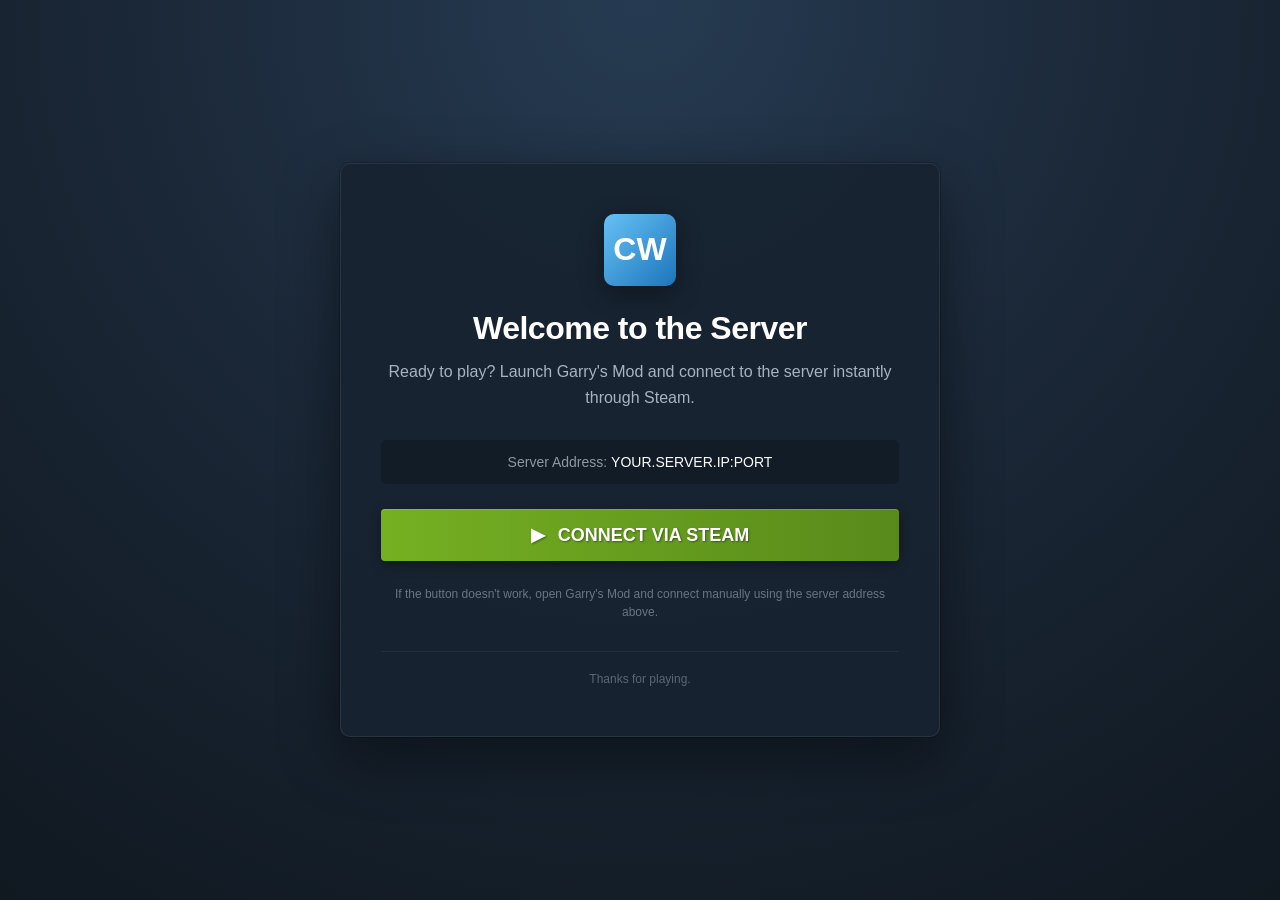
==== index.html @ c3fc5ae1 "Add server join page" ====
<!DOCTYPE html>
<html lang="en">
<head>
    <meta charset="UTF-8">
    <meta name="viewport" content="width=device-width, initial-scale=1.0">

    <title>Join Our Server</title>

    <style>
        * {
            box-sizing: border-box;
        }

        html,
        body {
            margin: 0;
            padding: 0;
            width: 100%;
            height: 100%;
        }

        body {
            font-family: Arial, Helvetica, sans-serif;
            background:
                radial-gradient(circle at top, #263b52 0%, #1b2838 45%, #101820 100%);
            color: #ffffff;
            display: flex;
            align-items: center;
            justify-content: center;
            overflow: hidden;
        }

        .container {
            width: min(600px, calc(100% - 40px));
            text-align: center;
            padding: 50px 40px;
            background: rgba(23, 35, 48, 0.92);
            border: 1px solid rgba(255, 255, 255, 0.08);
            border-radius: 10px;
            box-shadow:
                0 20px 60px rgba(0, 0, 0, 0.45),
                0 0 0 1px rgba(0, 0, 0, 0.2);
        }

        .logo {
            width: 72px;
            height: 72px;
            margin: 0 auto 24px;
            border-radius: 10px;
            background: linear-gradient(135deg, #67c1f5, #1b75bb);
            display: flex;
            align-items: center;
            justify-content: center;
            font-size: 32px;
            font-weight: bold;
            box-shadow: 0 8px 25px rgba(0, 0, 0, 0.35);
        }

        h1 {
            margin: 0 0 12px;
            font-size: 32px;
            font-weight: 600;
            letter-spacing: -0.5px;
        }

        .subtitle {
            margin: 0 auto 30px;
            color: #a7b3c1;
            font-size: 16px;
            line-height: 1.6;
        }

        .server-info {
            margin-bottom: 25px;
            padding: 14px 18px;
            background: rgba(0, 0, 0, 0.2);
            border-radius: 6px;
            color: #8f98a0;
            font-size: 14px;
        }

        .server-info strong {
            color: #ffffff;
            font-weight: 500;
        }

        .join-btn {
            display: inline-block;
            width: 100%;
            padding: 15px 25px;
            border-radius: 4px;
            background: linear-gradient(to right, #75b022, #588a1b);
            color: #ffffff;
            text-decoration: none;
            font-size: 18px;
            font-weight: bold;
            text-shadow: 1px 1px 2px rgba(0, 0, 0, 0.4);
            box-shadow:
                0 4px 12px rgba(0, 0, 0, 0.35),
                inset 0 1px 0 rgba(255, 255, 255, 0.15);
            transition:
                transform 0.15s ease,
                filter 0.15s ease;
        }

        .join-btn:hover {
            transform: translateY(-2px);
            filter: brightness(1.1);
        }

        .join-btn:active {
            transform: translateY(0);
        }

        .steam-icon {
            margin-right: 8px;
        }

        .manual {
            margin-top: 24px;
            color: #687582;
            font-size: 12px;
            line-height: 1.5;
        }

        .footer {
            margin-top: 30px;
            padding-top: 20px;
            border-top: 1px solid rgba(255, 255, 255, 0.06);
            color: #596775;
            font-size: 12px;
        }

        @media (max-width: 500px) {
            .container {
                padding: 40px 25px;
            }

            h1 {
                font-size: 26px;
            }
        }
    </style>
</head>

<body>

    <main class="container">

        <div class="logo">
            CW
        </div>

        <h1>Welcome to the Server</h1>

        <p class="subtitle">
            Ready to play? Launch Garry's Mod and connect to the server instantly through Steam.
        </p>

        <div class="server-info">
            Server Address:
            <strong>YOUR.SERVER.IP:PORT</strong>
        </div>

        <!-- Replace YOUR.SERVER.IP:PORT with your actual server IP and port -->
        <a
            class="join-btn"
            href="steam://connect/YOUR.SERVER.IP:PORT"
        >
            <span class="steam-icon">▶</span>
            CONNECT VIA STEAM
        </a>

        <div class="manual">
            If the button doesn't work, open Garry's Mod and connect manually
            using the server address above.
        </div>

        <div class="footer">
            Thanks for playing.
        </div>

    </main>

</body>
</html>
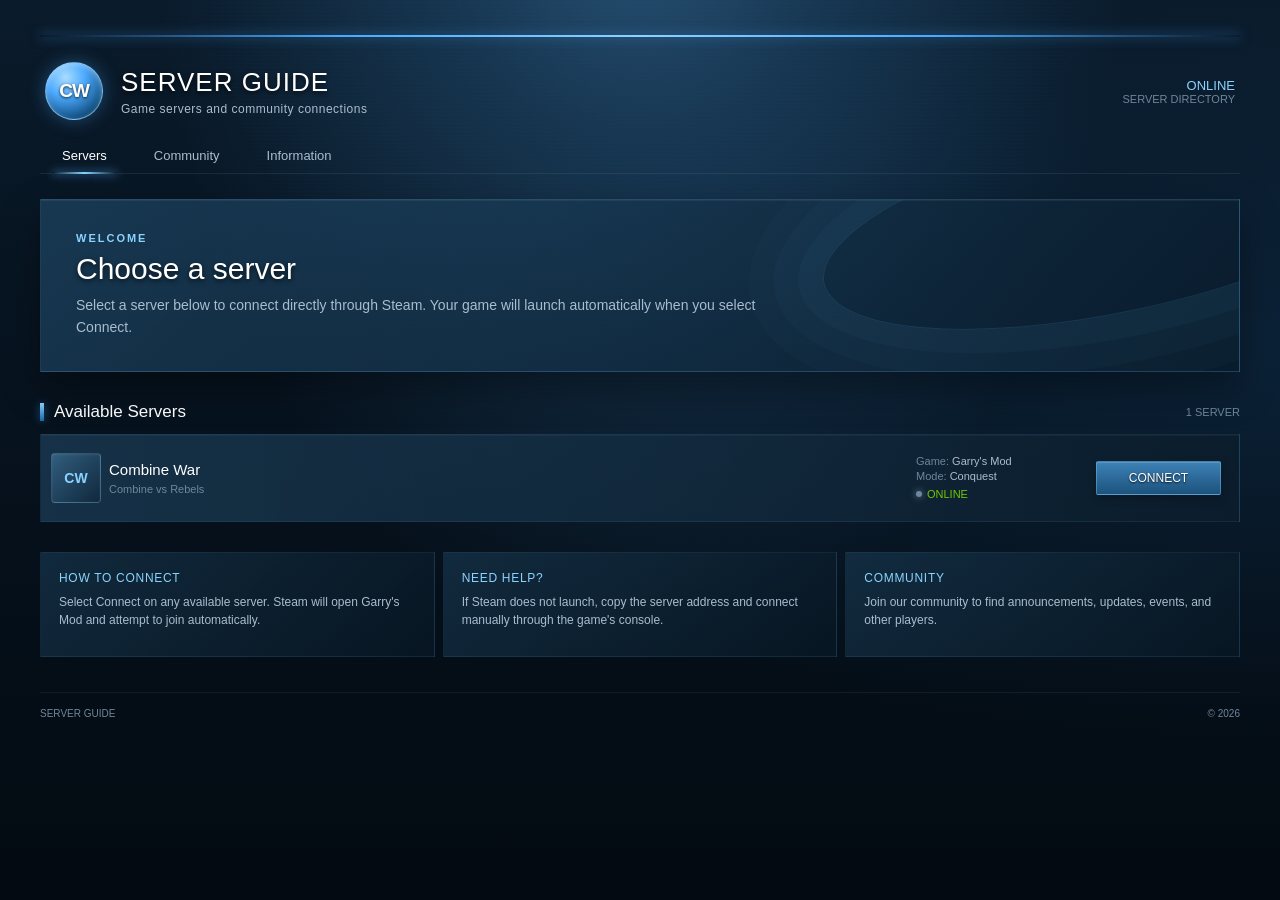
==== commit b1126885: "Update index.html" ====
--- a/index.html
+++ b/index.html
@@ -4,9 +4,35 @@
     <meta charset="UTF-8">
     <meta name="viewport" content="width=device-width, initial-scale=1.0">
 
-    <title>Join Our Server</title>
+    <title>Server Guide</title>
 
     <style>
+        /* ============================================================
+           SERVER GUIDE
+           PS3 / XMB-INSPIRED THEME
+           ============================================================ */
+
+        :root {
+            --accent: #4aa9ff;
+            --accent-bright: #8bd3ff;
+            --accent-dark: #1769a8;
+
+            --background: #06111d;
+            --background-2: #0b1d2d;
+
+            --panel: rgba(12, 32, 50, 0.88);
+            --panel-light: rgba(33, 69, 98, 0.55);
+
+            --text: #ffffff;
+            --text-soft: #a9bdce;
+            --text-dim: #6f879a;
+
+            --success: #72c900;
+            --danger: #d84d4d;
+
+            --radius: 4px;
+        }
+
         * {
             box-sizing: border-box;
         }
@@ -16,128 +42,810 @@
             margin: 0;
             padding: 0;
             width: 100%;
-            height: 100%;
+            min-height: 100%;
         }
 
         body {
-            font-family: Arial, Helvetica, sans-serif;
+            font-family:
+                "Segoe UI",
+                Arial,
+                Helvetica,
+                sans-serif;
+
+            color: var(--text);
+
             background:
-                radial-gradient(circle at top, #263b52 0%, #1b2838 45%, #101820 100%);
-            color: #ffffff;
+                radial-gradient(
+                    ellipse at 50% -20%,
+                    rgba(71, 145, 205, 0.32),
+                    transparent 55%
+                ),
+                radial-gradient(
+                    ellipse at 100% 40%,
+                    rgba(29, 91, 145, 0.20),
+                    transparent 50%
+                ),
+                linear-gradient(
+                    180deg,
+                    #0a1b2b 0%,
+                    #06121e 45%,
+                    #030a11 100%
+                );
+
+            min-height: 100vh;
+            overflow-x: hidden;
+        }
+
+        /* ============================================================
+           BACKGROUND EFFECT
+           ============================================================ */
+
+        body::before {
+            content: "";
+            position: fixed;
+            inset: 0;
+            pointer-events: none;
+            opacity: 0.25;
+
+            background:
+                repeating-linear-gradient(
+                    0deg,
+                    rgba(255,255,255,0.025) 0px,
+                    rgba(255,255,255,0.025) 1px,
+                    transparent 1px,
+                    transparent 4px
+                );
+
+            z-index: 0;
+        }
+
+        .background-glow {
+            position: fixed;
+            width: 900px;
+            height: 900px;
+
+            top: -500px;
+            left: 50%;
+            transform: translateX(-50%);
+
+            border-radius: 50%;
+
+            background:
+                radial-gradient(
+                    circle,
+                    rgba(102, 186, 255, 0.15) 0%,
+                    rgba(48, 126, 189, 0.08) 30%,
+                    transparent 70%
+                );
+
+            pointer-events: none;
+            z-index: 0;
+        }
+
+        /* ============================================================
+           PAGE
+           ============================================================ */
+
+        .page {
+            position: relative;
+            z-index: 1;
+
+            width: min(1200px, calc(100% - 40px));
+            margin: 0 auto;
+
+            padding-bottom: 50px;
+        }
+
+        /* ============================================================
+           HEADER
+           ============================================================ */
+
+        header {
+            padding-top: 35px;
+        }
+
+        .top-line {
+            height: 2px;
+            width: 100%;
+
+            background:
+                linear-gradient(
+                    90deg,
+                    transparent,
+                    var(--accent),
+                    var(--accent-bright),
+                    var(--accent),
+                    transparent
+                );
+
+            box-shadow:
+                0 0 12px rgba(74, 169, 255, 0.7);
+        }
+
+        .header-main {
+            display: flex;
+            align-items: center;
+            justify-content: space-between;
+
+            padding: 25px 5px 18px;
+        }
+
+        .branding {
+            display: flex;
+            align-items: center;
+            gap: 18px;
+        }
+
+        .brand-icon {
+            width: 58px;
+            height: 58px;
+
             display: flex;
             align-items: center;
             justify-content: center;
+
+            border-radius: 50%;
+
+            background:
+                radial-gradient(
+                    circle at 35% 25%,
+                    #a9ddff 0%,
+                    #4caaff 35%,
+                    #125184 75%,
+                    #071b2d 100%
+                );
+
+            border: 1px solid rgba(157, 219, 255, 0.65);
+
+            box-shadow:
+                inset 0 2px 5px rgba(255,255,255,0.35),
+                0 0 18px rgba(74, 169, 255, 0.35);
+        }
+
+        .brand-icon span {
+            font-size: 19px;
+            font-weight: 700;
+            letter-spacing: -1px;
+
+            text-shadow:
+                0 1px 3px rgba(0,0,0,0.8);
+        }
+
+        .brand-text h1 {
+            margin: 0;
+
+            font-size: 26px;
+            font-weight: 300;
+            letter-spacing: 1px;
+
+            text-shadow:
+                0 2px 5px rgba(0,0,0,0.8);
+        }
+
+        .brand-text p {
+            margin: 4px 0 0;
+
+            color: var(--text-soft);
+
+            font-size: 12px;
+            letter-spacing: 0.5px;
+        }
+
+        .header-status {
+            text-align: right;
+
+            color: var(--text-dim);
+            font-size: 11px;
+        }
+
+        .header-status strong {
+            display: block;
+
+            color: var(--accent-bright);
+
+            font-size: 13px;
+            font-weight: 400;
+        }
+
+        /* ============================================================
+           NAVIGATION
+           ============================================================ */
+
+        .navigation {
+            display: flex;
+            gap: 3px;
+
+            margin-bottom: 25px;
+
+            border-bottom:
+                1px solid rgba(255,255,255,0.08);
+        }
+
+        .nav-item {
+            position: relative;
+
+            padding: 10px 22px;
+
+            color: var(--text-soft);
+
+            font-size: 13px;
+
+            cursor: pointer;
+
+            transition:
+                color 0.15s ease,
+                background 0.15s ease;
+        }
+
+        .nav-item:hover {
+            color: white;
+
+            background:
+                linear-gradient(
+                    180deg,
+                    rgba(71, 150, 211, 0.18),
+                    transparent
+                );
+        }
+
+        .nav-item.active {
+            color: white;
+        }
+
+        .nav-item.active::after {
+            content: "";
+
+            position: absolute;
+
+            left: 12px;
+            right: 12px;
+            bottom: -1px;
+
+            height: 2px;
+
+            background:
+                linear-gradient(
+                    90deg,
+                    transparent,
+                    var(--accent-bright),
+                    transparent
+                );
+
+            box-shadow:
+                0 0 8px var(--accent);
+        }
+
+        /* ============================================================
+           HERO
+           ============================================================ */
+
+        .hero {
+            position: relative;
+
+            padding: 32px 35px;
+
+            margin-bottom: 30px;
+
             overflow: hidden;
-        }
-
-        .container {
-            width: min(600px, calc(100% - 40px));
-            text-align: center;
-            padding: 50px 40px;
-            background: rgba(23, 35, 48, 0.92);
-            border: 1px solid rgba(255, 255, 255, 0.08);
-            border-radius: 10px;
+
+            border:
+                1px solid rgba(112, 180, 231, 0.22);
+
+            background:
+                linear-gradient(
+                    135deg,
+                    rgba(37, 84, 119, 0.55),
+                    rgba(9, 27, 43, 0.85)
+                );
+
             box-shadow:
-                0 20px 60px rgba(0, 0, 0, 0.45),
-                0 0 0 1px rgba(0, 0, 0, 0.2);
-        }
-
-        .logo {
-            width: 72px;
-            height: 72px;
-            margin: 0 auto 24px;
-            border-radius: 10px;
-            background: linear-gradient(135deg, #67c1f5, #1b75bb);
+                inset 0 1px 0 rgba(255,255,255,0.06),
+                0 15px 35px rgba(0,0,0,0.35);
+        }
+
+        .hero::before {
+            content: "";
+
+            position: absolute;
+
+            width: 600px;
+            height: 180px;
+
+            right: -180px;
+            top: -70px;
+
+            border-radius: 50%;
+
+            border:
+                1px solid rgba(102, 191, 255, 0.14);
+
+            transform: rotate(-12deg);
+
+            box-shadow:
+                0 0 0 25px rgba(102,191,255,0.03),
+                0 0 0 50px rgba(102,191,255,0.025),
+                0 0 0 75px rgba(102,191,255,0.02);
+        }
+
+        .hero-content {
+            position: relative;
+            z-index: 1;
+        }
+
+        .hero-label {
+            margin-bottom: 8px;
+
+            color: var(--accent-bright);
+
+            font-size: 11px;
+            font-weight: 600;
+
+            letter-spacing: 2px;
+            text-transform: uppercase;
+        }
+
+        .hero h2 {
+            margin: 0 0 8px;
+
+            font-size: 30px;
+            font-weight: 300;
+
+            text-shadow:
+                0 2px 5px rgba(0,0,0,0.7);
+        }
+
+        .hero p {
+            max-width: 700px;
+
+            margin: 0;
+
+            color: var(--text-soft);
+
+            font-size: 14px;
+            line-height: 1.6;
+        }
+
+        /* ============================================================
+           SECTION HEADER
+           ============================================================ */
+
+        .section-header {
+            display: flex;
+            align-items: center;
+            justify-content: space-between;
+
+            margin-bottom: 12px;
+        }
+
+        .section-title {
+            display: flex;
+            align-items: center;
+            gap: 10px;
+
+            font-size: 17px;
+            font-weight: 400;
+        }
+
+        .section-title::before {
+            content: "";
+
+            width: 4px;
+            height: 18px;
+
+            background:
+                linear-gradient(
+                    180deg,
+                    var(--accent-bright),
+                    var(--accent-dark)
+                );
+
+            box-shadow:
+                0 0 8px rgba(74,169,255,0.45);
+        }
+
+        .server-count {
+            color: var(--text-dim);
+
+            font-size: 11px;
+        }
+
+        /* ============================================================
+           SERVER LIST
+           ============================================================ */
+
+        .servers {
+            display: flex;
+            flex-direction: column;
+
+            gap: 7px;
+        }
+
+        .server {
+            position: relative;
+
+            display: grid;
+
+            grid-template-columns:
+                58px
+                minmax(180px, 1fr)
+                minmax(120px, 180px)
+                auto;
+
+            align-items: center;
+
+            min-height: 88px;
+
+            padding: 10px 18px 10px 10px;
+
+            border:
+                1px solid rgba(112, 180, 231, 0.10);
+
+            background:
+                linear-gradient(
+                    90deg,
+                    rgba(31, 67, 95, 0.65),
+                    rgba(12, 29, 44, 0.86)
+                );
+
+            box-shadow:
+                inset 0 1px 0 rgba(255,255,255,0.035);
+
+            transition:
+                transform 0.12s ease,
+                border-color 0.12s ease,
+                background 0.12s ease;
+        }
+
+        .server:hover {
+            transform: translateX(4px);
+
+            border-color:
+                rgba(91, 180, 242, 0.45);
+
+            background:
+                linear-gradient(
+                    90deg,
+                    rgba(44, 91, 126, 0.75),
+                    rgba(14, 36, 55, 0.95)
+                );
+
+            box-shadow:
+                inset 3px 0 0 var(--accent),
+                inset 0 1px 0 rgba(255,255,255,0.06),
+                0 5px 20px rgba(0,0,0,0.2);
+        }
+
+        .server-icon {
+            width: 50px;
+            height: 50px;
+
             display: flex;
             align-items: center;
             justify-content: center;
-            font-size: 32px;
-            font-weight: bold;
-            box-shadow: 0 8px 25px rgba(0, 0, 0, 0.35);
-        }
-
-        h1 {
-            margin: 0 0 12px;
-            font-size: 32px;
+
+            overflow: hidden;
+
+            border-radius: 4px;
+
+            background:
+                linear-gradient(
+                    135deg,
+                    #315e7f,
+                    #10283c
+                );
+
+            border:
+                1px solid rgba(157, 219, 255, 0.22);
+
+            color: var(--accent-bright);
+
+            font-size: 14px;
             font-weight: 600;
-            letter-spacing: -0.5px;
-        }
-
-        .subtitle {
-            margin: 0 auto 30px;
-            color: #a7b3c1;
-            font-size: 16px;
-            line-height: 1.6;
-        }
-
-        .server-info {
-            margin-bottom: 25px;
-            padding: 14px 18px;
-            background: rgba(0, 0, 0, 0.2);
-            border-radius: 6px;
-            color: #8f98a0;
-            font-size: 14px;
-        }
-
-        .server-info strong {
-            color: #ffffff;
+
+            box-shadow:
+                inset 0 1px 3px rgba(255,255,255,0.08);
+        }
+
+        .server-icon img {
+            width: 100%;
+            height: 100%;
+
+            object-fit: cover;
+        }
+
+        .server-name {
+            min-width: 0;
+        }
+
+        .server-name h3 {
+            margin: 0 0 5px;
+
+            overflow: hidden;
+
+            color: white;
+
+            font-size: 15px;
+            font-weight: 400;
+
+            text-overflow: ellipsis;
+            white-space: nowrap;
+        }
+
+        .server-name p {
+            margin: 0;
+
+            overflow: hidden;
+
+            color: var(--text-dim);
+
+            font-size: 11px;
+
+            text-overflow: ellipsis;
+            white-space: nowrap;
+        }
+
+        .server-meta {
+            text-align: left;
+
+            color: var(--text-soft);
+
+            font-size: 11px;
+        }
+
+        .server-meta div {
+            margin: 3px 0;
+        }
+
+        .server-meta span {
+            color: var(--text-dim);
+        }
+
+        .status {
+            display: inline-flex;
+            align-items: center;
+            gap: 5px;
+
+            color: var(--success) !important;
+        }
+
+        .status-dot {
+            width: 6px;
+            height: 6px;
+
+            border-radius: 50%;
+
+            background: currentColor;
+
+            box-shadow:
+                0 0 7px currentColor;
+        }
+
+        .server.offline .status {
+            color: var(--danger) !important;
+        }
+
+        .server-action {
+            text-align: right;
+        }
+
+        .connect-btn {
+            display: inline-block;
+
+            min-width: 125px;
+
+            padding: 9px 18px;
+
+            border:
+                1px solid rgba(132, 206, 255, 0.38);
+
+            border-radius: 2px;
+
+            background:
+                linear-gradient(
+                    180deg,
+                    rgba(71, 148, 207, 0.85),
+                    rgba(31, 93, 139, 0.85)
+                );
+
+            color: white;
+
+            font-size: 12px;
             font-weight: 500;
-        }
-
-        .join-btn {
-            display: inline-block;
-            width: 100%;
-            padding: 15px 25px;
-            border-radius: 4px;
-            background: linear-gradient(to right, #75b022, #588a1b);
-            color: #ffffff;
+
+            text-align: center;
             text-decoration: none;
-            font-size: 18px;
-            font-weight: bold;
-            text-shadow: 1px 1px 2px rgba(0, 0, 0, 0.4);
+
+            text-shadow:
+                0 1px 2px rgba(0,0,0,0.8);
+
             box-shadow:
-                0 4px 12px rgba(0, 0, 0, 0.35),
-                inset 0 1px 0 rgba(255, 255, 255, 0.15);
+                inset 0 1px 0 rgba(255,255,255,0.16),
+                0 3px 8px rgba(0,0,0,0.25);
+
             transition:
-                transform 0.15s ease,
-                filter 0.15s ease;
-        }
-
-        .join-btn:hover {
-            transform: translateY(-2px);
-            filter: brightness(1.1);
-        }
-
-        .join-btn:active {
-            transform: translateY(0);
-        }
-
-        .steam-icon {
-            margin-right: 8px;
-        }
-
-        .manual {
-            margin-top: 24px;
-            color: #687582;
+                filter 0.12s ease,
+                transform 0.12s ease;
+        }
+
+        .connect-btn:hover {
+            filter: brightness(1.2);
+
+            transform: translateY(-1px);
+        }
+
+        .server.offline .connect-btn {
+            opacity: 0.45;
+            pointer-events: none;
+        }
+
+        /* ============================================================
+           INFORMATION PANELS
+           ============================================================ */
+
+        .info-grid {
+            display: grid;
+
+            grid-template-columns:
+                repeat(3, 1fr);
+
+            gap: 8px;
+
+            margin-top: 30px;
+        }
+
+        .info-panel {
+            min-height: 105px;
+
+            padding: 18px;
+
+            border:
+                1px solid rgba(112, 180, 231, 0.10);
+
+            background:
+                linear-gradient(
+                    135deg,
+                    rgba(25, 58, 82, 0.62),
+                    rgba(8, 23, 36, 0.85)
+                );
+        }
+
+        .info-panel h3 {
+            margin: 0 0 8px;
+
+            color: var(--accent-bright);
+
+            font-size: 12px;
+            font-weight: 500;
+
+            letter-spacing: 0.7px;
+            text-transform: uppercase;
+        }
+
+        .info-panel p {
+            margin: 0;
+
+            color: var(--text-soft);
+
             font-size: 12px;
             line-height: 1.5;
         }
 
-        .footer {
-            margin-top: 30px;
-            padding-top: 20px;
-            border-top: 1px solid rgba(255, 255, 255, 0.06);
-            color: #596775;
-            font-size: 12px;
-        }
-
-        @media (max-width: 500px) {
-            .container {
-                padding: 40px 25px;
-            }
-
-            h1 {
-                font-size: 26px;
+        /* ============================================================
+           FOOTER
+           ============================================================ */
+
+        footer {
+            margin-top: 35px;
+            padding-top: 15px;
+
+            border-top:
+                1px solid rgba(255,255,255,0.06);
+
+            display: flex;
+            justify-content: space-between;
+
+            color: var(--text-dim);
+
+            font-size: 10px;
+        }
+
+        /* ============================================================
+           MOBILE
+           ============================================================ */
+
+        @media (max-width: 800px) {
+
+            .page {
+                width: min(100% - 20px, 700px);
+            }
+
+            .header-main {
+                align-items: flex-start;
+            }
+
+            .header-status {
+                display: none;
+            }
+
+            .navigation {
+                overflow-x: auto;
+            }
+
+            .nav-item {
+                white-space: nowrap;
+            }
+
+            .server {
+                grid-template-columns:
+                    50px
+                    1fr
+                    auto;
+
+                gap: 12px;
+            }
+
+            .server-meta {
+                display: none;
+            }
+
+            .server-action {
+                text-align: right;
+            }
+
+            .info-grid {
+                grid-template-columns: 1fr;
+            }
+        }
+
+        @media (max-width: 520px) {
+
+            .header-main {
+                padding-top: 20px;
+            }
+
+            .brand-text h1 {
+                font-size: 21px;
+            }
+
+            .brand-icon {
+                width: 48px;
+                height: 48px;
+            }
+
+            .hero {
+                padding: 25px 22px;
+            }
+
+            .hero h2 {
+                font-size: 24px;
+            }
+
+            .server {
+                grid-template-columns:
+                    46px
+                    1fr;
+
+                padding: 10px;
+            }
+
+            .server-icon {
+                width: 46px;
+                height: 46px;
+            }
+
+            .server-action {
+                grid-column: 2;
+
+                text-align: left;
+            }
+
+            .connect-btn {
+                width: 100%;
+            }
+
+            footer {
+                flex-direction: column;
+                gap: 6px;
             }
         }
     </style>
@@ -145,42 +853,615 @@
 
 <body>
 
-    <main class="container">
-
-        <div class="logo">
-            CW
+<div class="background-glow"></div>
+
+<div class="page">
+
+    <!-- ============================================================
+         HEADER
+         ============================================================ -->
+
+    <header>
+
+        <div class="top-line"></div>
+
+        <div class="header-main">
+
+            <div class="branding">
+
+                <div class="brand-icon">
+                    <span id="brandIcon">CW</span>
+                </div>
+
+                <div class="brand-text">
+                    <h1 id="siteTitle">SERVER GUIDE</h1>
+                    <p id="siteSubtitle">
+                        Game servers and community connections
+                    </p>
+                </div>
+
+            </div>
+
+            <div class="header-status">
+                <strong id="serverStatusText">ONLINE</strong>
+                SERVER DIRECTORY
+            </div>
+
         </div>
 
-        <h1>Welcome to the Server</h1>
-
-        <p class="subtitle">
-            Ready to play? Launch Garry's Mod and connect to the server instantly through Steam.
-        </p>
-
-        <div class="server-info">
-            Server Address:
-            <strong>YOUR.SERVER.IP:PORT</strong>
+    </header>
+
+
+    <!-- ============================================================
+         NAVIGATION
+         ============================================================ -->
+
+    <nav class="navigation">
+
+        <div class="nav-item active">
+            Servers
         </div>
 
-        <!-- Replace YOUR.SERVER.IP:PORT with your actual server IP and port -->
-        <a
-            class="join-btn"
-            href="steam://connect/YOUR.SERVER.IP:PORT"
-        >
-            <span class="steam-icon">▶</span>
-            CONNECT VIA STEAM
-        </a>
-
-        <div class="manual">
-            If the button doesn't work, open Garry's Mod and connect manually
-            using the server address above.
+        <div class="nav-item" id="communityNav">
+            Community
         </div>
 
-        <div class="footer">
-            Thanks for playing.
+        <div class="nav-item" id="informationNav">
+            Information
         </div>
 
-    </main>
+    </nav>
+
+
+    <!-- ============================================================
+         HERO
+         ============================================================ -->
+
+    <section class="hero">
+
+        <div class="hero-content">
+
+            <div class="hero-label" id="heroLabel">
+                Welcome
+            </div>
+
+            <h2 id="heroTitle">
+                Choose a server
+            </h2>
+
+            <p id="heroDescription">
+                Select a server below to connect directly through Steam.
+                Your game will launch automatically when you select Connect.
+            </p>
+
+        </div>
+
+    </section>
+
+
+    <!-- ============================================================
+         SERVERS
+         ============================================================ -->
+
+    <section>
+
+        <div class="section-header">
+
+            <div class="section-title">
+                Available Servers
+            </div>
+
+            <div class="server-count" id="serverCount">
+                0 SERVERS
+            </div>
+
+        </div>
+
+        <div class="servers" id="serverList"></div>
+
+    </section>
+
+
+    <!-- ============================================================
+         INFORMATION
+         ============================================================ -->
+
+    <section class="info-grid">
+
+        <div class="info-panel">
+
+            <h3 id="panel1Title">
+                How To Connect
+            </h3>
+
+            <p id="panel1Text">
+                Select Connect on any available server. Steam will open
+                Garry's Mod and attempt to join automatically.
+            </p>
+
+        </div>
+
+
+        <div class="info-panel">
+
+            <h3 id="panel2Title">
+                Need Help?
+            </h3>
+
+            <p id="panel2Text">
+                If Steam does not launch, copy the server address and
+                connect manually through the game's console.
+            </p>
+
+        </div>
+
+
+        <div class="info-panel">
+
+            <h3 id="panel3Title">
+                Community
+            </h3>
+
+            <p id="panel3Text">
+                Join our community to find announcements, updates,
+                events, and other players.
+            </p>
+
+        </div>
+
+    </section>
+
+
+    <!-- ============================================================
+         FOOTER
+         ============================================================ -->
+
+    <footer>
+
+        <span id="footerLeft">
+            SERVER GUIDE
+        </span>
+
+        <span id="footerRight">
+            © 2026
+        </span>
+
+    </footer>
+
+</div>
+
+
+<script>
+/* ================================================================
+   ================================================================
+   CONFIGURATION
+   ================================================================
+   
+   MOST OF YOUR CHANGES SHOULD BE MADE HERE.
+
+   You can:
+   - Change the site name
+   - Change the subtitle
+   - Change the hero text
+   - Add/remove servers
+   - Change server names
+   - Change server descriptions
+   - Change server IPs
+   - Change server icons
+   - Change information panels
+   - Change the footer
+
+   ================================================================ */
+
+const CONFIG = {
+
+    /* ------------------------------------------------------------
+       WEBSITE
+       ------------------------------------------------------------ */
+
+    site: {
+
+        title: "SERVER GUIDE",
+
+        subtitle:
+            "Game servers and community connections",
+
+        brandIcon:
+            "CW",
+
+        heroLabel:
+            "Welcome",
+
+        heroTitle:
+            "Choose a server",
+
+        heroDescription:
+            "Select a server below to connect directly through Steam. Your game will launch automatically when you select Connect.",
+
+        footerLeft:
+            "SERVER GUIDE",
+
+        footerRight:
+            "© 2026"
+    },
+
+
+    /* ------------------------------------------------------------
+       SERVERS
+       
+       ADD MORE SERVERS BY COPYING ONE OF THESE OBJECTS.
+
+       Example:
+
+       {
+           name: "My New Server",
+           description: "My server description",
+           game: "Garry's Mod",
+           map: "gm_construct",
+           players: "0 / 32",
+           address: "123.123.123.123:27015",
+           status: "online",
+           icon: "SERVER"
+       }
+
+       status can be:
+           "online"
+           "offline"
+
+       ------------------------------------------------------------ */
+
+    servers: [
+
+        {
+            name:
+                "Combine War",
+
+            description:
+                "Combine vs Rebels",
+
+            game:
+                "Garry's Mod",
+
+            map:
+                "Conquest",
+
+            players:
+                "Online",
+
+            address:
+                "YOUR.SERVER.IP:PORT",
+
+            status:
+                "online",
+
+            icon:
+                "CW"
+        },
+
+
+        /*
+        {
+            name:
+                "Second Server",
+
+            description:
+                "Your second server",
+
+            game:
+                "Garry's Mod",
+
+            map:
+                "TDM",
+
+            players:
+                "Online",
+
+            address:
+                "123.456.789.0:27015",
+
+            status:
+                "online",
+
+            icon:
+                "S2"
+        }
+        */
+
+    ],
+
+
+    /* ------------------------------------------------------------
+       INFORMATION PANELS
+       ------------------------------------------------------------ */
+
+    information: {
+
+        panel1: {
+
+            title:
+                "How To Connect",
+
+            text:
+                "Select Connect on any available server. Steam will open Garry's Mod and attempt to join automatically."
+        },
+
+        panel2: {
+
+            title:
+                "Need Help?",
+
+            text:
+                "If Steam does not launch, copy the server address and connect manually through the game's console."
+        },
+
+        panel3: {
+
+            title:
+                "Community",
+
+            text:
+                "Join our community to find announcements, updates, events, and other players."
+        }
+
+    }
+
+};
+
+
+/* ================================================================
+   APPLICATION
+   ================================================================ */
+
+function initializePage() {
+
+    /*
+     * WEBSITE INFORMATION
+     */
+
+    document.title = CONFIG.site.title;
+
+    document.getElementById("brandIcon").textContent =
+        CONFIG.site.brandIcon;
+
+    document.getElementById("siteTitle").textContent =
+        CONFIG.site.title;
+
+    document.getElementById("siteSubtitle").textContent =
+        CONFIG.site.subtitle;
+
+    document.getElementById("heroLabel").textContent =
+        CONFIG.site.heroLabel;
+
+    document.getElementById("heroTitle").textContent =
+        CONFIG.site.heroTitle;
+
+    document.getElementById("heroDescription").textContent =
+        CONFIG.site.heroDescription;
+
+    document.getElementById("footerLeft").textContent =
+        CONFIG.site.footerLeft;
+
+    document.getElementById("footerRight").textContent =
+        CONFIG.site.footerRight;
+
+
+    /*
+     * INFORMATION PANELS
+     */
+
+    document.getElementById("panel1Title").textContent =
+        CONFIG.information.panel1.title;
+
+    document.getElementById("panel1Text").textContent =
+        CONFIG.information.panel1.text;
+
+    document.getElementById("panel2Title").textContent =
+        CONFIG.information.panel2.title;
+
+    document.getElementById("panel2Text").textContent =
+        CONFIG.information.panel2.text;
+
+    document.getElementById("panel3Title").textContent =
+        CONFIG.information.panel3.title;
+
+    document.getElementById("panel3Text").textContent =
+        CONFIG.information.panel3.text;
+
+
+    /*
+     * SERVERS
+     */
+
+    renderServers();
+
+}
+
+
+/* ================================================================
+   SERVER RENDERER
+   ================================================================ */
+
+function renderServers() {
+
+    const serverList =
+        document.getElementById("serverList");
+
+    serverList.innerHTML = "";
+
+
+    /*
+     * SERVER COUNT
+     */
+
+    const count =
+        CONFIG.servers.length;
+
+    document.getElementById("serverCount").textContent =
+        `${count} SERVER${count === 1 ? "" : "S"}`;
+
+
+    /*
+     * CREATE SERVER CARDS
+     */
+
+    CONFIG.servers.forEach((server) => {
+
+        const element =
+            document.createElement("article");
+
+        element.className =
+            `server ${server.status === "offline" ? "offline" : ""}`;
+
+
+        /*
+         * STEAM CONNECTION LINK
+         */
+
+        const steamLink =
+            `steam://connect/${server.address}`;
+
+
+        /*
+         * SERVER ICON
+         */
+
+        let iconHTML =
+            escapeHTML(server.icon || "SRV");
+
+        /*
+         * Optional image support.
+
+         * If you put a URL in:
+         *
+         * icon: "https://example.com/server.png"
+         *
+         * it will automatically use the image.
+         */
+
+        if (
+            typeof server.icon === "string" &&
+            (
+                server.icon.startsWith("http://") ||
+                server.icon.startsWith("https://")
+            )
+        ) {
+
+            iconHTML =
+                `<img src="${escapeAttribute(server.icon)}" alt="">`;
+
+        }
+
+
+        /*
+         * STATUS
+         */
+
+        const isOnline =
+            server.status !== "offline";
+
+
+        const statusText =
+            isOnline ? "ONLINE" : "OFFLINE";
+
+
+        /*
+         * SERVER HTML
+         */
+
+        element.innerHTML = `
+
+            <div class="server-icon">
+                ${iconHTML}
+            </div>
+
+
+            <div class="server-name">
+
+                <h3>
+                    ${escapeHTML(server.name)}
+                </h3>
+
+                <p>
+                    ${escapeHTML(server.description)}
+                </p>
+
+            </div>
+
+
+            <div class="server-meta">
+
+                <div>
+                    <span>Game:</span>
+                    ${escapeHTML(server.game)}
+                </div>
+
+                <div>
+                    <span>Mode:</span>
+                    ${escapeHTML(server.map)}
+                </div>
+
+                <div class="status">
+
+                    <span class="status-dot"></span>
+
+                    ${statusText}
+
+                </div>
+
+            </div>
+
+
+            <div class="server-action">
+
+                <a
+                    class="connect-btn"
+                    href="${escapeAttribute(steamLink)}"
+                >
+                    CONNECT
+                </a>
+
+            </div>
+
+        `;
+
+
+        serverList.appendChild(element);
+
+    });
+
+}
+
+
+/* ================================================================
+   SECURITY / TEXT ESCAPING
+   ================================================================ */
+
+function escapeHTML(value) {
+
+    return String(value)
+        .replace(/&/g, "&amp;")
+        .replace(/</g, "&lt;")
+        .replace(/>/g, "&gt;")
+        .replace(/"/g, "&quot;")
+        .replace(/'/g, "&#039;");
+
+}
+
+
+function escapeAttribute(value) {
+
+    return escapeHTML(value);
+
+}
+
+
+/* ================================================================
+   START
+   ================================================================ */
+
+initializePage();
+
+</script>
 
 </body>
 </html>
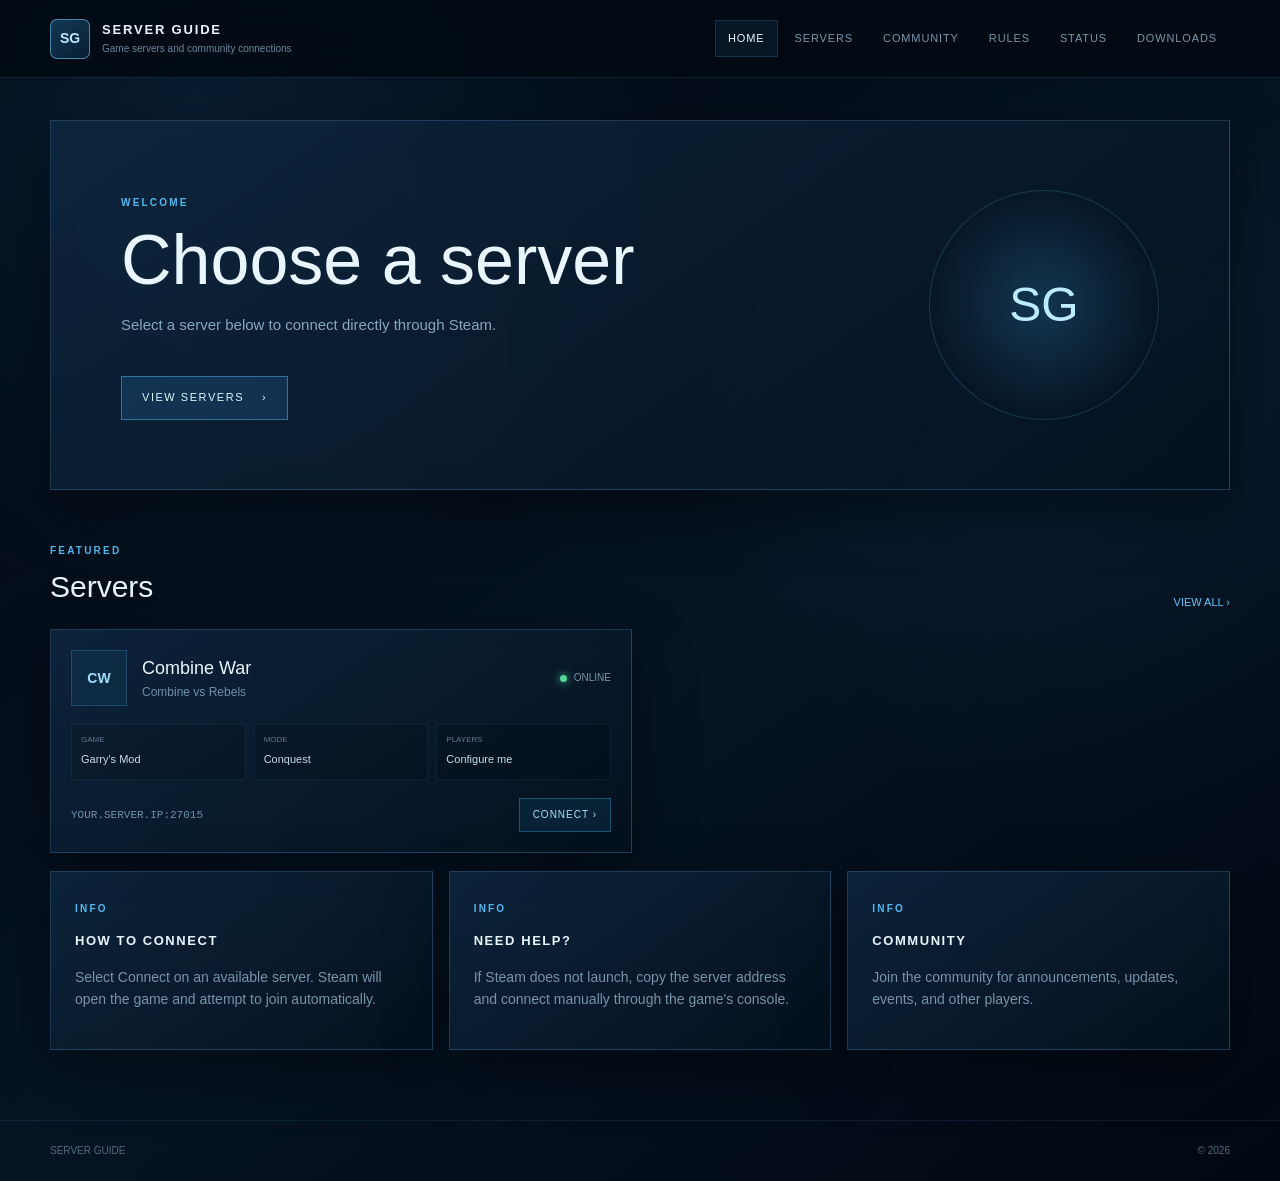
==== commit c3fa82e1: "Convert server guide into multi-page website" ====
--- a/index.html
+++ b/index.html
@@ -1,1467 +1,57 @@
 <!DOCTYPE html>
 <html lang="en">
 <head>
-    <meta charset="UTF-8">
-    <meta name="viewport" content="width=device-width, initial-scale=1.0">
+<meta charset="UTF-8">
+<meta name="viewport" content="width=device-width,initial-scale=1">
+<title>SERVER GUIDE</title>
+<link rel="stylesheet" href="css/style.css">
+</head>
+<body data-page="home">
 
-    <title>Server Guide</title>
+<header class="topbar">
+<a class="brand" href="index.html">
+<span class="brand-mark" data-site-mark>SG</span>
+<span>
+<strong data-site-name>SERVER GUIDE</strong>
+<small data-site-tagline></small>
+</span>
+</a>
+<nav data-nav></nav>
+</header>
 
-    <style>
-        /* ============================================================
-           SERVER GUIDE
-           PS3 / XMB-INSPIRED THEME
-           ============================================================ */
+<main class="shell">
 
-        :root {
-            --accent: #4aa9ff;
-            --accent-bright: #8bd3ff;
-            --accent-dark: #1769a8;
-
-            --background: #06111d;
-            --background-2: #0b1d2d;
-
-            --panel: rgba(12, 32, 50, 0.88);
-            --panel-light: rgba(33, 69, 98, 0.55);
-
-            --text: #ffffff;
-            --text-soft: #a9bdce;
-            --text-dim: #6f879a;
-
-            --success: #72c900;
-            --danger: #d84d4d;
-
-            --radius: 4px;
-        }
-
-        * {
-            box-sizing: border-box;
-        }
-
-        html,
-        body {
-            margin: 0;
-            padding: 0;
-            width: 100%;
-            min-height: 100%;
-        }
-
-        body {
-            font-family:
-                "Segoe UI",
-                Arial,
-                Helvetica,
-                sans-serif;
-
-            color: var(--text);
-
-            background:
-                radial-gradient(
-                    ellipse at 50% -20%,
-                    rgba(71, 145, 205, 0.32),
-                    transparent 55%
-                ),
-                radial-gradient(
-                    ellipse at 100% 40%,
-                    rgba(29, 91, 145, 0.20),
-                    transparent 50%
-                ),
-                linear-gradient(
-                    180deg,
-                    #0a1b2b 0%,
-                    #06121e 45%,
-                    #030a11 100%
-                );
-
-            min-height: 100vh;
-            overflow-x: hidden;
-        }
-
-        /* ============================================================
-           BACKGROUND EFFECT
-           ============================================================ */
-
-        body::before {
-            content: "";
-            position: fixed;
-            inset: 0;
-            pointer-events: none;
-            opacity: 0.25;
-
-            background:
-                repeating-linear-gradient(
-                    0deg,
-                    rgba(255,255,255,0.025) 0px,
-                    rgba(255,255,255,0.025) 1px,
-                    transparent 1px,
-                    transparent 4px
-                );
-
-            z-index: 0;
-        }
-
-        .background-glow {
-            position: fixed;
-            width: 900px;
-            height: 900px;
-
-            top: -500px;
-            left: 50%;
-            transform: translateX(-50%);
-
-            border-radius: 50%;
-
-            background:
-                radial-gradient(
-                    circle,
-                    rgba(102, 186, 255, 0.15) 0%,
-                    rgba(48, 126, 189, 0.08) 30%,
-                    transparent 70%
-                );
-
-            pointer-events: none;
-            z-index: 0;
-        }
-
-        /* ============================================================
-           PAGE
-           ============================================================ */
-
-        .page {
-            position: relative;
-            z-index: 1;
-
-            width: min(1200px, calc(100% - 40px));
-            margin: 0 auto;
-
-            padding-bottom: 50px;
-        }
-
-        /* ============================================================
-           HEADER
-           ============================================================ */
-
-        header {
-            padding-top: 35px;
-        }
-
-        .top-line {
-            height: 2px;
-            width: 100%;
-
-            background:
-                linear-gradient(
-                    90deg,
-                    transparent,
-                    var(--accent),
-                    var(--accent-bright),
-                    var(--accent),
-                    transparent
-                );
-
-            box-shadow:
-                0 0 12px rgba(74, 169, 255, 0.7);
-        }
-
-        .header-main {
-            display: flex;
-            align-items: center;
-            justify-content: space-between;
-
-            padding: 25px 5px 18px;
-        }
-
-        .branding {
-            display: flex;
-            align-items: center;
-            gap: 18px;
-        }
-
-        .brand-icon {
-            width: 58px;
-            height: 58px;
-
-            display: flex;
-            align-items: center;
-            justify-content: center;
-
-            border-radius: 50%;
-
-            background:
-                radial-gradient(
-                    circle at 35% 25%,
-                    #a9ddff 0%,
-                    #4caaff 35%,
-                    #125184 75%,
-                    #071b2d 100%
-                );
-
-            border: 1px solid rgba(157, 219, 255, 0.65);
-
-            box-shadow:
-                inset 0 2px 5px rgba(255,255,255,0.35),
-                0 0 18px rgba(74, 169, 255, 0.35);
-        }
-
-        .brand-icon span {
-            font-size: 19px;
-            font-weight: 700;
-            letter-spacing: -1px;
-
-            text-shadow:
-                0 1px 3px rgba(0,0,0,0.8);
-        }
-
-        .brand-text h1 {
-            margin: 0;
-
-            font-size: 26px;
-            font-weight: 300;
-            letter-spacing: 1px;
-
-            text-shadow:
-                0 2px 5px rgba(0,0,0,0.8);
-        }
-
-        .brand-text p {
-            margin: 4px 0 0;
-
-            color: var(--text-soft);
-
-            font-size: 12px;
-            letter-spacing: 0.5px;
-        }
-
-        .header-status {
-            text-align: right;
-
-            color: var(--text-dim);
-            font-size: 11px;
-        }
-
-        .header-status strong {
-            display: block;
-
-            color: var(--accent-bright);
-
-            font-size: 13px;
-            font-weight: 400;
-        }
-
-        /* ============================================================
-           NAVIGATION
-           ============================================================ */
-
-        .navigation {
-            display: flex;
-            gap: 3px;
-
-            margin-bottom: 25px;
-
-            border-bottom:
-                1px solid rgba(255,255,255,0.08);
-        }
-
-        .nav-item {
-            position: relative;
-
-            padding: 10px 22px;
-
-            color: var(--text-soft);
-
-            font-size: 13px;
-
-            cursor: pointer;
-
-            transition:
-                color 0.15s ease,
-                background 0.15s ease;
-        }
-
-        .nav-item:hover {
-            color: white;
-
-            background:
-                linear-gradient(
-                    180deg,
-                    rgba(71, 150, 211, 0.18),
-                    transparent
-                );
-        }
-
-        .nav-item.active {
-            color: white;
-        }
-
-        .nav-item.active::after {
-            content: "";
-
-            position: absolute;
-
-            left: 12px;
-            right: 12px;
-            bottom: -1px;
-
-            height: 2px;
-
-            background:
-                linear-gradient(
-                    90deg,
-                    transparent,
-                    var(--accent-bright),
-                    transparent
-                );
-
-            box-shadow:
-                0 0 8px var(--accent);
-        }
-
-        /* ============================================================
-           HERO
-           ============================================================ */
-
-        .hero {
-            position: relative;
-
-            padding: 32px 35px;
-
-            margin-bottom: 30px;
-
-            overflow: hidden;
-
-            border:
-                1px solid rgba(112, 180, 231, 0.22);
-
-            background:
-                linear-gradient(
-                    135deg,
-                    rgba(37, 84, 119, 0.55),
-                    rgba(9, 27, 43, 0.85)
-                );
-
-            box-shadow:
-                inset 0 1px 0 rgba(255,255,255,0.06),
-                0 15px 35px rgba(0,0,0,0.35);
-        }
-
-        .hero::before {
-            content: "";
-
-            position: absolute;
-
-            width: 600px;
-            height: 180px;
-
-            right: -180px;
-            top: -70px;
-
-            border-radius: 50%;
-
-            border:
-                1px solid rgba(102, 191, 255, 0.14);
-
-            transform: rotate(-12deg);
-
-            box-shadow:
-                0 0 0 25px rgba(102,191,255,0.03),
-                0 0 0 50px rgba(102,191,255,0.025),
-                0 0 0 75px rgba(102,191,255,0.02);
-        }
-
-        .hero-content {
-            position: relative;
-            z-index: 1;
-        }
-
-        .hero-label {
-            margin-bottom: 8px;
-
-            color: var(--accent-bright);
-
-            font-size: 11px;
-            font-weight: 600;
-
-            letter-spacing: 2px;
-            text-transform: uppercase;
-        }
-
-        .hero h2 {
-            margin: 0 0 8px;
-
-            font-size: 30px;
-            font-weight: 300;
-
-            text-shadow:
-                0 2px 5px rgba(0,0,0,0.7);
-        }
-
-        .hero p {
-            max-width: 700px;
-
-            margin: 0;
-
-            color: var(--text-soft);
-
-            font-size: 14px;
-            line-height: 1.6;
-        }
-
-        /* ============================================================
-           SECTION HEADER
-           ============================================================ */
-
-        .section-header {
-            display: flex;
-            align-items: center;
-            justify-content: space-between;
-
-            margin-bottom: 12px;
-        }
-
-        .section-title {
-            display: flex;
-            align-items: center;
-            gap: 10px;
-
-            font-size: 17px;
-            font-weight: 400;
-        }
-
-        .section-title::before {
-            content: "";
-
-            width: 4px;
-            height: 18px;
-
-            background:
-                linear-gradient(
-                    180deg,
-                    var(--accent-bright),
-                    var(--accent-dark)
-                );
-
-            box-shadow:
-                0 0 8px rgba(74,169,255,0.45);
-        }
-
-        .server-count {
-            color: var(--text-dim);
-
-            font-size: 11px;
-        }
-
-        /* ============================================================
-           SERVER LIST
-           ============================================================ */
-
-        .servers {
-            display: flex;
-            flex-direction: column;
-
-            gap: 7px;
-        }
-
-        .server {
-            position: relative;
-
-            display: grid;
-
-            grid-template-columns:
-                58px
-                minmax(180px, 1fr)
-                minmax(120px, 180px)
-                auto;
-
-            align-items: center;
-
-            min-height: 88px;
-
-            padding: 10px 18px 10px 10px;
-
-            border:
-                1px solid rgba(112, 180, 231, 0.10);
-
-            background:
-                linear-gradient(
-                    90deg,
-                    rgba(31, 67, 95, 0.65),
-                    rgba(12, 29, 44, 0.86)
-                );
-
-            box-shadow:
-                inset 0 1px 0 rgba(255,255,255,0.035);
-
-            transition:
-                transform 0.12s ease,
-                border-color 0.12s ease,
-                background 0.12s ease;
-        }
-
-        .server:hover {
-            transform: translateX(4px);
-
-            border-color:
-                rgba(91, 180, 242, 0.45);
-
-            background:
-                linear-gradient(
-                    90deg,
-                    rgba(44, 91, 126, 0.75),
-                    rgba(14, 36, 55, 0.95)
-                );
-
-            box-shadow:
-                inset 3px 0 0 var(--accent),
-                inset 0 1px 0 rgba(255,255,255,0.06),
-                0 5px 20px rgba(0,0,0,0.2);
-        }
-
-        .server-icon {
-            width: 50px;
-            height: 50px;
-
-            display: flex;
-            align-items: center;
-            justify-content: center;
-
-            overflow: hidden;
-
-            border-radius: 4px;
-
-            background:
-                linear-gradient(
-                    135deg,
-                    #315e7f,
-                    #10283c
-                );
-
-            border:
-                1px solid rgba(157, 219, 255, 0.22);
-
-            color: var(--accent-bright);
-
-            font-size: 14px;
-            font-weight: 600;
-
-            box-shadow:
-                inset 0 1px 3px rgba(255,255,255,0.08);
-        }
-
-        .server-icon img {
-            width: 100%;
-            height: 100%;
-
-            object-fit: cover;
-        }
-
-        .server-name {
-            min-width: 0;
-        }
-
-        .server-name h3 {
-            margin: 0 0 5px;
-
-            overflow: hidden;
-
-            color: white;
-
-            font-size: 15px;
-            font-weight: 400;
-
-            text-overflow: ellipsis;
-            white-space: nowrap;
-        }
-
-        .server-name p {
-            margin: 0;
-
-            overflow: hidden;
-
-            color: var(--text-dim);
-
-            font-size: 11px;
-
-            text-overflow: ellipsis;
-            white-space: nowrap;
-        }
-
-        .server-meta {
-            text-align: left;
-
-            color: var(--text-soft);
-
-            font-size: 11px;
-        }
-
-        .server-meta div {
-            margin: 3px 0;
-        }
-
-        .server-meta span {
-            color: var(--text-dim);
-        }
-
-        .status {
-            display: inline-flex;
-            align-items: center;
-            gap: 5px;
-
-            color: var(--success) !important;
-        }
-
-        .status-dot {
-            width: 6px;
-            height: 6px;
-
-            border-radius: 50%;
-
-            background: currentColor;
-
-            box-shadow:
-                0 0 7px currentColor;
-        }
-
-        .server.offline .status {
-            color: var(--danger) !important;
-        }
-
-        .server-action {
-            text-align: right;
-        }
-
-        .connect-btn {
-            display: inline-block;
-
-            min-width: 125px;
-
-            padding: 9px 18px;
-
-            border:
-                1px solid rgba(132, 206, 255, 0.38);
-
-            border-radius: 2px;
-
-            background:
-                linear-gradient(
-                    180deg,
-                    rgba(71, 148, 207, 0.85),
-                    rgba(31, 93, 139, 0.85)
-                );
-
-            color: white;
-
-            font-size: 12px;
-            font-weight: 500;
-
-            text-align: center;
-            text-decoration: none;
-
-            text-shadow:
-                0 1px 2px rgba(0,0,0,0.8);
-
-            box-shadow:
-                inset 0 1px 0 rgba(255,255,255,0.16),
-                0 3px 8px rgba(0,0,0,0.25);
-
-            transition:
-                filter 0.12s ease,
-                transform 0.12s ease;
-        }
-
-        .connect-btn:hover {
-            filter: brightness(1.2);
-
-            transform: translateY(-1px);
-        }
-
-        .server.offline .connect-btn {
-            opacity: 0.45;
-            pointer-events: none;
-        }
-
-        /* ============================================================
-           INFORMATION PANELS
-           ============================================================ */
-
-        .info-grid {
-            display: grid;
-
-            grid-template-columns:
-                repeat(3, 1fr);
-
-            gap: 8px;
-
-            margin-top: 30px;
-        }
-
-        .info-panel {
-            min-height: 105px;
-
-            padding: 18px;
-
-            border:
-                1px solid rgba(112, 180, 231, 0.10);
-
-            background:
-                linear-gradient(
-                    135deg,
-                    rgba(25, 58, 82, 0.62),
-                    rgba(8, 23, 36, 0.85)
-                );
-        }
-
-        .info-panel h3 {
-            margin: 0 0 8px;
-
-            color: var(--accent-bright);
-
-            font-size: 12px;
-            font-weight: 500;
-
-            letter-spacing: 0.7px;
-            text-transform: uppercase;
-        }
-
-        .info-panel p {
-            margin: 0;
-
-            color: var(--text-soft);
-
-            font-size: 12px;
-            line-height: 1.5;
-        }
-
-        /* ============================================================
-           FOOTER
-           ============================================================ */
-
-        footer {
-            margin-top: 35px;
-            padding-top: 15px;
-
-            border-top:
-                1px solid rgba(255,255,255,0.06);
-
-            display: flex;
-            justify-content: space-between;
-
-            color: var(--text-dim);
-
-            font-size: 10px;
-        }
-
-        /* ============================================================
-           MOBILE
-           ============================================================ */
-
-        @media (max-width: 800px) {
-
-            .page {
-                width: min(100% - 20px, 700px);
-            }
-
-            .header-main {
-                align-items: flex-start;
-            }
-
-            .header-status {
-                display: none;
-            }
-
-            .navigation {
-                overflow-x: auto;
-            }
-
-            .nav-item {
-                white-space: nowrap;
-            }
-
-            .server {
-                grid-template-columns:
-                    50px
-                    1fr
-                    auto;
-
-                gap: 12px;
-            }
-
-            .server-meta {
-                display: none;
-            }
-
-            .server-action {
-                text-align: right;
-            }
-
-            .info-grid {
-                grid-template-columns: 1fr;
-            }
-        }
-
-        @media (max-width: 520px) {
-
-            .header-main {
-                padding-top: 20px;
-            }
-
-            .brand-text h1 {
-                font-size: 21px;
-            }
-
-            .brand-icon {
-                width: 48px;
-                height: 48px;
-            }
-
-            .hero {
-                padding: 25px 22px;
-            }
-
-            .hero h2 {
-                font-size: 24px;
-            }
-
-            .server {
-                grid-template-columns:
-                    46px
-                    1fr;
-
-                padding: 10px;
-            }
-
-            .server-icon {
-                width: 46px;
-                height: 46px;
-            }
-
-            .server-action {
-                grid-column: 2;
-
-                text-align: left;
-            }
-
-            .connect-btn {
-                width: 100%;
-            }
-
-            footer {
-                flex-direction: column;
-                gap: 6px;
-            }
-        }
-    </style>
-</head>
-
-<body>
-
-<div class="background-glow"></div>
-
-<div class="page">
-
-    <!-- ============================================================
-         HEADER
-         ============================================================ -->
-
-    <header>
-
-        <div class="top-line"></div>
-
-        <div class="header-main">
-
-            <div class="branding">
-
-                <div class="brand-icon">
-                    <span id="brandIcon">CW</span>
-                </div>
-
-                <div class="brand-text">
-                    <h1 id="siteTitle">SERVER GUIDE</h1>
-                    <p id="siteSubtitle">
-                        Game servers and community connections
-                    </p>
-                </div>
-
-            </div>
-
-            <div class="header-status">
-                <strong id="serverStatusText">ONLINE</strong>
-                SERVER DIRECTORY
-            </div>
-
-        </div>
-
-    </header>
-
-
-    <!-- ============================================================
-         NAVIGATION
-         ============================================================ -->
-
-    <nav class="navigation">
-
-        <div class="nav-item active">
-            Servers
-        </div>
-
-        <div class="nav-item" id="communityNav">
-            Community
-        </div>
-
-        <div class="nav-item" id="informationNav">
-            Information
-        </div>
-
-    </nav>
-
-
-    <!-- ============================================================
-         HERO
-         ============================================================ -->
-
-    <section class="hero">
-
-        <div class="hero-content">
-
-            <div class="hero-label" id="heroLabel">
-                Welcome
-            </div>
-
-            <h2 id="heroTitle">
-                Choose a server
-            </h2>
-
-            <p id="heroDescription">
-                Select a server below to connect directly through Steam.
-                Your game will launch automatically when you select Connect.
-            </p>
-
-        </div>
-
-    </section>
-
-
-    <!-- ============================================================
-         SERVERS
-         ============================================================ -->
-
-    <section>
-
-        <div class="section-header">
-
-            <div class="section-title">
-                Available Servers
-            </div>
-
-            <div class="server-count" id="serverCount">
-                0 SERVERS
-            </div>
-
-        </div>
-
-        <div class="servers" id="serverList"></div>
-
-    </section>
-
-
-    <!-- ============================================================
-         INFORMATION
-         ============================================================ -->
-
-    <section class="info-grid">
-
-        <div class="info-panel">
-
-            <h3 id="panel1Title">
-                How To Connect
-            </h3>
-
-            <p id="panel1Text">
-                Select Connect on any available server. Steam will open
-                Garry's Mod and attempt to join automatically.
-            </p>
-
-        </div>
-
-
-        <div class="info-panel">
-
-            <h3 id="panel2Title">
-                Need Help?
-            </h3>
-
-            <p id="panel2Text">
-                If Steam does not launch, copy the server address and
-                connect manually through the game's console.
-            </p>
-
-        </div>
-
-
-        <div class="info-panel">
-
-            <h3 id="panel3Title">
-                Community
-            </h3>
-
-            <p id="panel3Text">
-                Join our community to find announcements, updates,
-                events, and other players.
-            </p>
-
-        </div>
-
-    </section>
-
-
-    <!-- ============================================================
-         FOOTER
-         ============================================================ -->
-
-    <footer>
-
-        <span id="footerLeft">
-            SERVER GUIDE
-        </span>
-
-        <span id="footerRight">
-            © 2026
-        </span>
-
-    </footer>
-
+<section class="hero panel">
+<div class="hero-copy">
+<span class="eyebrow" data-hero-label>WELCOME</span>
+<h1 data-hero-title>Choose a server</h1>
+<p data-hero-description></p>
+<a class="button" href="servers.html">VIEW SERVERS <span>›</span></a>
 </div>
 
+<div class="hero-orb">
+<span data-site-mark>SG</span>
+</div>
+</section>
 
-<script>
-/* ================================================================
-   ================================================================
-   CONFIGURATION
-   ================================================================
-   
-   MOST OF YOUR CHANGES SHOULD BE MADE HERE.
+<section class="section-head">
+<div>
+<span class="eyebrow">FEATURED</span>
+<h2>Servers</h2>
+</div>
+<a class="text-link" href="servers.html">View all ›</a>
+</section>
 
-   You can:
-   - Change the site name
-   - Change the subtitle
-   - Change the hero text
-   - Add/remove servers
-   - Change server names
-   - Change server descriptions
-   - Change server IPs
-   - Change server icons
-   - Change information panels
-   - Change the footer
+<section class="server-grid" data-featured-servers></section>
 
-   ================================================================ */
+<section class="info-grid" data-home-info></section>
 
-const CONFIG = {
+</main>
 
-    /* ------------------------------------------------------------
-       WEBSITE
-       ------------------------------------------------------------ */
+<footer data-footer></footer>
 
-    site: {
-
-        title: "SERVER GUIDE",
-
-        subtitle:
-            "Game servers and community connections",
-
-        brandIcon:
-            "CW",
-
-        heroLabel:
-            "Welcome",
-
-        heroTitle:
-            "Choose a server",
-
-        heroDescription:
-            "Select a server below to connect directly through Steam. Your game will launch automatically when you select Connect.",
-
-        footerLeft:
-            "SERVER GUIDE",
-
-        footerRight:
-            "© 2026"
-    },
-
-
-    /* ------------------------------------------------------------
-       SERVERS
-       
-       ADD MORE SERVERS BY COPYING ONE OF THESE OBJECTS.
-
-       Example:
-
-       {
-           name: "My New Server",
-           description: "My server description",
-           game: "Garry's Mod",
-           map: "gm_construct",
-           players: "0 / 32",
-           address: "123.123.123.123:27015",
-           status: "online",
-           icon: "SERVER"
-       }
-
-       status can be:
-           "online"
-           "offline"
-
-       ------------------------------------------------------------ */
-
-    servers: [
-
-        {
-            name:
-                "Combine War",
-
-            description:
-                "Combine vs Rebels",
-
-            game:
-                "Garry's Mod",
-
-            map:
-                "Conquest",
-
-            players:
-                "Online",
-
-            address:
-                "YOUR.SERVER.IP:PORT",
-
-            status:
-                "online",
-
-            icon:
-                "CW"
-        },
-
-
-        /*
-        {
-            name:
-                "Second Server",
-
-            description:
-                "Your second server",
-
-            game:
-                "Garry's Mod",
-
-            map:
-                "TDM",
-
-            players:
-                "Online",
-
-            address:
-                "123.456.789.0:27015",
-
-            status:
-                "online",
-
-            icon:
-                "S2"
-        }
-        */
-
-    ],
-
-
-    /* ------------------------------------------------------------
-       INFORMATION PANELS
-       ------------------------------------------------------------ */
-
-    information: {
-
-        panel1: {
-
-            title:
-                "How To Connect",
-
-            text:
-                "Select Connect on any available server. Steam will open Garry's Mod and attempt to join automatically."
-        },
-
-        panel2: {
-
-            title:
-                "Need Help?",
-
-            text:
-                "If Steam does not launch, copy the server address and connect manually through the game's console."
-        },
-
-        panel3: {
-
-            title:
-                "Community",
-
-            text:
-                "Join our community to find announcements, updates, events, and other players."
-        }
-
-    }
-
-};
-
-
-/* ================================================================
-   APPLICATION
-   ================================================================ */
-
-function initializePage() {
-
-    /*
-     * WEBSITE INFORMATION
-     */
-
-    document.title = CONFIG.site.title;
-
-    document.getElementById("brandIcon").textContent =
-        CONFIG.site.brandIcon;
-
-    document.getElementById("siteTitle").textContent =
-        CONFIG.site.title;
-
-    document.getElementById("siteSubtitle").textContent =
-        CONFIG.site.subtitle;
-
-    document.getElementById("heroLabel").textContent =
-        CONFIG.site.heroLabel;
-
-    document.getElementById("heroTitle").textContent =
-        CONFIG.site.heroTitle;
-
-    document.getElementById("heroDescription").textContent =
-        CONFIG.site.heroDescription;
-
-    document.getElementById("footerLeft").textContent =
-        CONFIG.site.footerLeft;
-
-    document.getElementById("footerRight").textContent =
-        CONFIG.site.footerRight;
-
-
-    /*
-     * INFORMATION PANELS
-     */
-
-    document.getElementById("panel1Title").textContent =
-        CONFIG.information.panel1.title;
-
-    document.getElementById("panel1Text").textContent =
-        CONFIG.information.panel1.text;
-
-    document.getElementById("panel2Title").textContent =
-        CONFIG.information.panel2.title;
-
-    document.getElementById("panel2Text").textContent =
-        CONFIG.information.panel2.text;
-
-    document.getElementById("panel3Title").textContent =
-        CONFIG.information.panel3.title;
-
-    document.getElementById("panel3Text").textContent =
-        CONFIG.information.panel3.text;
-
-
-    /*
-     * SERVERS
-     */
-
-    renderServers();
-
-}
-
-
-/* ================================================================
-   SERVER RENDERER
-   ================================================================ */
-
-function renderServers() {
-
-    const serverList =
-        document.getElementById("serverList");
-
-    serverList.innerHTML = "";
-
-
-    /*
-     * SERVER COUNT
-     */
-
-    const count =
-        CONFIG.servers.length;
-
-    document.getElementById("serverCount").textContent =
-        `${count} SERVER${count === 1 ? "" : "S"}`;
-
-
-    /*
-     * CREATE SERVER CARDS
-     */
-
-    CONFIG.servers.forEach((server) => {
-
-        const element =
-            document.createElement("article");
-
-        element.className =
-            `server ${server.status === "offline" ? "offline" : ""}`;
-
-
-        /*
-         * STEAM CONNECTION LINK
-         */
-
-        const steamLink =
-            `steam://connect/${server.address}`;
-
-
-        /*
-         * SERVER ICON
-         */
-
-        let iconHTML =
-            escapeHTML(server.icon || "SRV");
-
-        /*
-         * Optional image support.
-
-         * If you put a URL in:
-         *
-         * icon: "https://example.com/server.png"
-         *
-         * it will automatically use the image.
-         */
-
-        if (
-            typeof server.icon === "string" &&
-            (
-                server.icon.startsWith("http://") ||
-                server.icon.startsWith("https://")
-            )
-        ) {
-
-            iconHTML =
-                `<img src="${escapeAttribute(server.icon)}" alt="">`;
-
-        }
-
-
-        /*
-         * STATUS
-         */
-
-        const isOnline =
-            server.status !== "offline";
-
-
-        const statusText =
-            isOnline ? "ONLINE" : "OFFLINE";
-
-
-        /*
-         * SERVER HTML
-         */
-
-        element.innerHTML = `
-
-            <div class="server-icon">
-                ${iconHTML}
-            </div>
-
-
-            <div class="server-name">
-
-                <h3>
-                    ${escapeHTML(server.name)}
-                </h3>
-
-                <p>
-                    ${escapeHTML(server.description)}
-                </p>
-
-            </div>
-
-
-            <div class="server-meta">
-
-                <div>
-                    <span>Game:</span>
-                    ${escapeHTML(server.game)}
-                </div>
-
-                <div>
-                    <span>Mode:</span>
-                    ${escapeHTML(server.map)}
-                </div>
-
-                <div class="status">
-
-                    <span class="status-dot"></span>
-
-                    ${statusText}
-
-                </div>
-
-            </div>
-
-
-            <div class="server-action">
-
-                <a
-                    class="connect-btn"
-                    href="${escapeAttribute(steamLink)}"
-                >
-                    CONNECT
-                </a>
-
-            </div>
-
-        `;
-
-
-        serverList.appendChild(element);
-
-    });
-
-}
-
-
-/* ================================================================
-   SECURITY / TEXT ESCAPING
-   ================================================================ */
-
-function escapeHTML(value) {
-
-    return String(value)
-        .replace(/&/g, "&amp;")
-        .replace(/</g, "&lt;")
-        .replace(/>/g, "&gt;")
-        .replace(/"/g, "&quot;")
-        .replace(/'/g, "&#039;");
-
-}
-
-
-function escapeAttribute(value) {
-
-    return escapeHTML(value);
-
-}
-
-
-/* ================================================================
-   START
-   ================================================================ */
-
-initializePage();
-
-</script>
+<script src="js/config.js"></script>
+<script src="js/main.js"></script>
 
 </body>
 </html>
--- a/css/style.css
+++ b/css/style.css
@@ -0,0 +1,480 @@
+:root {
+  --bg: #020813;
+  --panel: rgba(9, 25, 43, .78);
+  --line: rgba(112, 190, 255, .22);
+  --text: #eaf6ff;
+  --muted: #87a7bf;
+  --blue: #35a9ff;
+  --green: #56d89b;
+  --red: #ff6474;
+}
+
+* {
+  box-sizing: border-box;
+}
+
+html {
+  background: var(--bg);
+}
+
+body {
+  margin: 0;
+  min-height: 100vh;
+  color: var(--text);
+  font: 14px/1.6 "Segoe UI", Arial, sans-serif;
+  background:
+    radial-gradient(circle at 15% 10%, rgba(38,126,196,.16), transparent 32%),
+    radial-gradient(circle at 85% 35%, rgba(24,76,130,.13), transparent 30%),
+    linear-gradient(145deg, #020710, #061423 55%, #020812);
+}
+
+a {
+  color: inherit;
+  text-decoration: none;
+}
+
+.topbar {
+  position: sticky;
+  top: 0;
+  z-index: 10;
+  min-height: 78px;
+  padding: 14px max(22px, calc((100vw - 1180px)/2));
+  display: flex;
+  align-items: center;
+  justify-content: space-between;
+  gap: 20px;
+  background: rgba(2,10,19,.84);
+  border-bottom: 1px solid rgba(111,190,255,.14);
+  backdrop-filter: blur(18px);
+}
+
+.brand {
+  display: flex;
+  gap: 12px;
+  align-items: center;
+}
+
+.brand-mark {
+  width: 40px;
+  height: 40px;
+  display: grid;
+  place-items: center;
+  border: 1px solid rgba(116,207,255,.55);
+  border-radius: 7px;
+  background: linear-gradient(145deg, rgba(63,170,235,.3), rgba(9,35,58,.8));
+  color: #bfeaff;
+  font-weight: 800;
+}
+
+.brand strong {
+  display: block;
+  font-size: 13px;
+  letter-spacing: .14em;
+}
+
+.brand small {
+  display: block;
+  color: #69869d;
+  font-size: 10px;
+}
+
+nav {
+  display: flex;
+  gap: 4px;
+  flex-wrap: wrap;
+}
+
+nav a {
+  padding: 9px 12px;
+  color: #7896ad;
+  font-size: 11px;
+  letter-spacing: .08em;
+  text-transform: uppercase;
+  border: 1px solid transparent;
+}
+
+nav a:hover,
+nav a.active {
+  color: #dff5ff;
+  border-color: rgba(74,177,240,.18);
+  background: rgba(42,137,196,.1);
+}
+
+.shell {
+  width: min(1180px, calc(100% - 36px));
+  margin: auto;
+  padding: 42px 0 70px;
+}
+
+.panel,
+.server-card,
+.info-card,
+.content-card,
+.status-card,
+.rule {
+  border: 1px solid var(--line);
+  background: linear-gradient(145deg, rgba(15,40,65,.82), rgba(4,17,30,.84));
+  box-shadow: 0 20px 55px rgba(0,0,0,.4);
+  backdrop-filter: blur(12px);
+}
+
+.hero {
+  min-height: 370px;
+  display: flex;
+  align-items: center;
+  justify-content: space-between;
+  padding: 55px 70px;
+}
+
+.hero-copy {
+  max-width: 680px;
+}
+
+.eyebrow {
+  color: #55b9ef;
+  font-size: 10px;
+  letter-spacing: .22em;
+  font-weight: 700;
+}
+
+.hero h1,
+.page-heading h1 {
+  font-size: clamp(40px, 6vw, 70px);
+  line-height: 1;
+  margin: 13px 0 18px;
+  font-weight: 300;
+}
+
+.hero p,
+.page-heading p {
+  color: var(--muted);
+  max-width: 650px;
+  font-size: 15px;
+}
+
+.hero-orb {
+  width: 230px;
+  height: 230px;
+  border-radius: 50%;
+  display: grid;
+  place-items: center;
+  background: radial-gradient(circle, rgba(70,181,239,.2), transparent 70%);
+  border: 1px solid rgba(100,202,255,.18);
+}
+
+.hero-orb span {
+  font-size: 48px;
+  color: #bcecff;
+}
+
+.button {
+  display: inline-flex;
+  gap: 18px;
+  align-items: center;
+  margin-top: 24px;
+  padding: 12px 20px;
+  border: 1px solid rgba(91,194,249,.45);
+  background: rgba(53,169,255,.15);
+  color: #dff7ff;
+  font-size: 11px;
+  letter-spacing: .14em;
+}
+
+.button:hover {
+  background: rgba(50,157,220,.3);
+}
+
+.section-head {
+  display: flex;
+  justify-content: space-between;
+  align-items: end;
+  margin: 48px 0 18px;
+}
+
+.section-head h2 {
+  margin: 3px 0 0;
+  font-weight: 300;
+  font-size: 30px;
+}
+
+.text-link {
+  color: #65c4f4;
+  font-size: 11px;
+  text-transform: uppercase;
+}
+
+.server-grid {
+  display: grid;
+  grid-template-columns: repeat(2, 1fr);
+  gap: 16px;
+}
+
+.server-card {
+  padding: 20px;
+}
+
+.server-card:hover {
+  border-color: rgba(93,196,249,.45);
+}
+
+.server-top {
+  display: flex;
+  gap: 15px;
+  align-items: center;
+}
+
+.server-icon {
+  width: 56px;
+  height: 56px;
+  display: grid;
+  place-items: center;
+  flex: none;
+  border: 1px solid rgba(93,196,249,.22);
+  background: rgba(14,49,76,.65);
+  color: #9fe0ff;
+  font-weight: 800;
+}
+
+.server-icon img {
+  width: 100%;
+  height: 100%;
+  object-fit: cover;
+}
+
+.server-name {
+  font-size: 18px;
+}
+
+.server-desc {
+  color: #718fa7;
+  font-size: 12px;
+}
+
+.status {
+  margin-left: auto;
+  display: flex;
+  align-items: center;
+  gap: 7px;
+  color: #7895a8;
+  font-size: 10px;
+  text-transform: uppercase;
+}
+
+.dot {
+  width: 7px;
+  height: 7px;
+  border-radius: 50%;
+  background: #657988;
+}
+
+.online .dot {
+  background: var(--green);
+  box-shadow: 0 0 8px var(--green);
+}
+
+.offline .dot {
+  background: var(--red);
+}
+
+.server-meta {
+  display: grid;
+  grid-template-columns: repeat(3, 1fr);
+  gap: 8px;
+  margin: 18px 0;
+}
+
+.meta {
+  padding: 9px;
+  background: rgba(0,0,0,.15);
+  border: 1px solid rgba(112,190,255,.09);
+}
+
+.meta small {
+  display: block;
+  color: #5f7b91;
+  text-transform: uppercase;
+  font-size: 8px;
+}
+
+.meta span {
+  color: #c5dce9;
+  font-size: 11px;
+}
+
+.server-actions {
+  display: flex;
+  justify-content: space-between;
+  align-items: center;
+  gap: 12px;
+}
+
+.address {
+  color: #6f92aa;
+  font: 11px monospace;
+  overflow: hidden;
+  text-overflow: ellipsis;
+}
+
+.connect {
+  padding: 8px 13px;
+  border: 1px solid rgba(89,193,248,.3);
+  background: rgba(37,137,192,.12);
+  color: #a9e4ff;
+  font-size: 10px;
+  letter-spacing: .1em;
+  white-space: nowrap;
+}
+
+.connect:hover {
+  background: rgba(44,159,218,.25);
+}
+
+.connect.disabled {
+  opacity: .45;
+}
+
+.info-grid,
+.content-grid {
+  display: grid;
+  grid-template-columns: repeat(3, 1fr);
+  gap: 16px;
+  margin-top: 18px;
+}
+
+.info-card,
+.content-card {
+  padding: 24px;
+}
+
+.info-card h3,
+.content-card h3 {
+  font-size: 13px;
+  text-transform: uppercase;
+  letter-spacing: .12em;
+}
+
+.info-card p,
+.content-card p,
+.rule p {
+  color: #7794aa;
+}
+
+.page-heading {
+  padding: 35px 0 18px;
+}
+
+.page-heading h1 {
+  font-size: 52px;
+}
+
+.rules-list,
+.status-list {
+  display: grid;
+  gap: 12px;
+}
+
+.rule {
+  padding: 18px 22px;
+  display: grid;
+  grid-template-columns: 45px 1fr;
+  gap: 15px;
+}
+
+.rule-num {
+  color: #48b5ed;
+}
+
+.rule h3 {
+  margin: 0 0 4px;
+  font-size: 14px;
+}
+
+.status-card {
+  padding: 20px;
+  display: grid;
+  grid-template-columns: 1fr auto;
+  gap: 15px;
+  align-items: center;
+}
+
+.status-title {
+  font-size: 18px;
+}
+
+.status-details {
+  display: flex;
+  gap: 18px;
+  color: #7695ab;
+  font-size: 11px;
+  margin-top: 4px;
+}
+
+.status-badge {
+  padding: 7px 11px;
+  border: 1px solid rgba(87,216,155,.25);
+  color: #72dda9;
+  background: rgba(55,180,125,.08);
+  font-size: 9px;
+  text-transform: uppercase;
+}
+
+.status-badge.offline {
+  border-color: rgba(255,100,116,.25);
+  color: #ff8290;
+}
+
+footer {
+  border-top: 1px solid rgba(105,181,235,.1);
+  padding: 22px max(22px, calc((100vw - 1180px)/2));
+  display: flex;
+  justify-content: space-between;
+  color: #526d81;
+  font-size: 10px;
+  text-transform: uppercase;
+}
+
+@media(max-width:800px) {
+
+  .topbar {
+    align-items: flex-start;
+    flex-direction: column;
+  }
+
+  .shell {
+    width: calc(100% - 24px);
+  }
+
+  .hero {
+    padding: 38px 28px;
+  }
+
+  .hero-orb {
+    display: none;
+  }
+
+  .server-grid,
+  .info-grid,
+  .content-grid {
+    grid-template-columns: 1fr;
+  }
+
+  .status-card {
+    grid-template-columns: 1fr;
+  }
+}
+
+@media(max-width:560px) {
+
+  .server-meta {
+    grid-template-columns: 1fr 1fr;
+  }
+
+  .server-actions {
+    display: block;
+  }
+
+  .connect {
+    display: inline-block;
+    margin-top: 10px;
+  }
+}
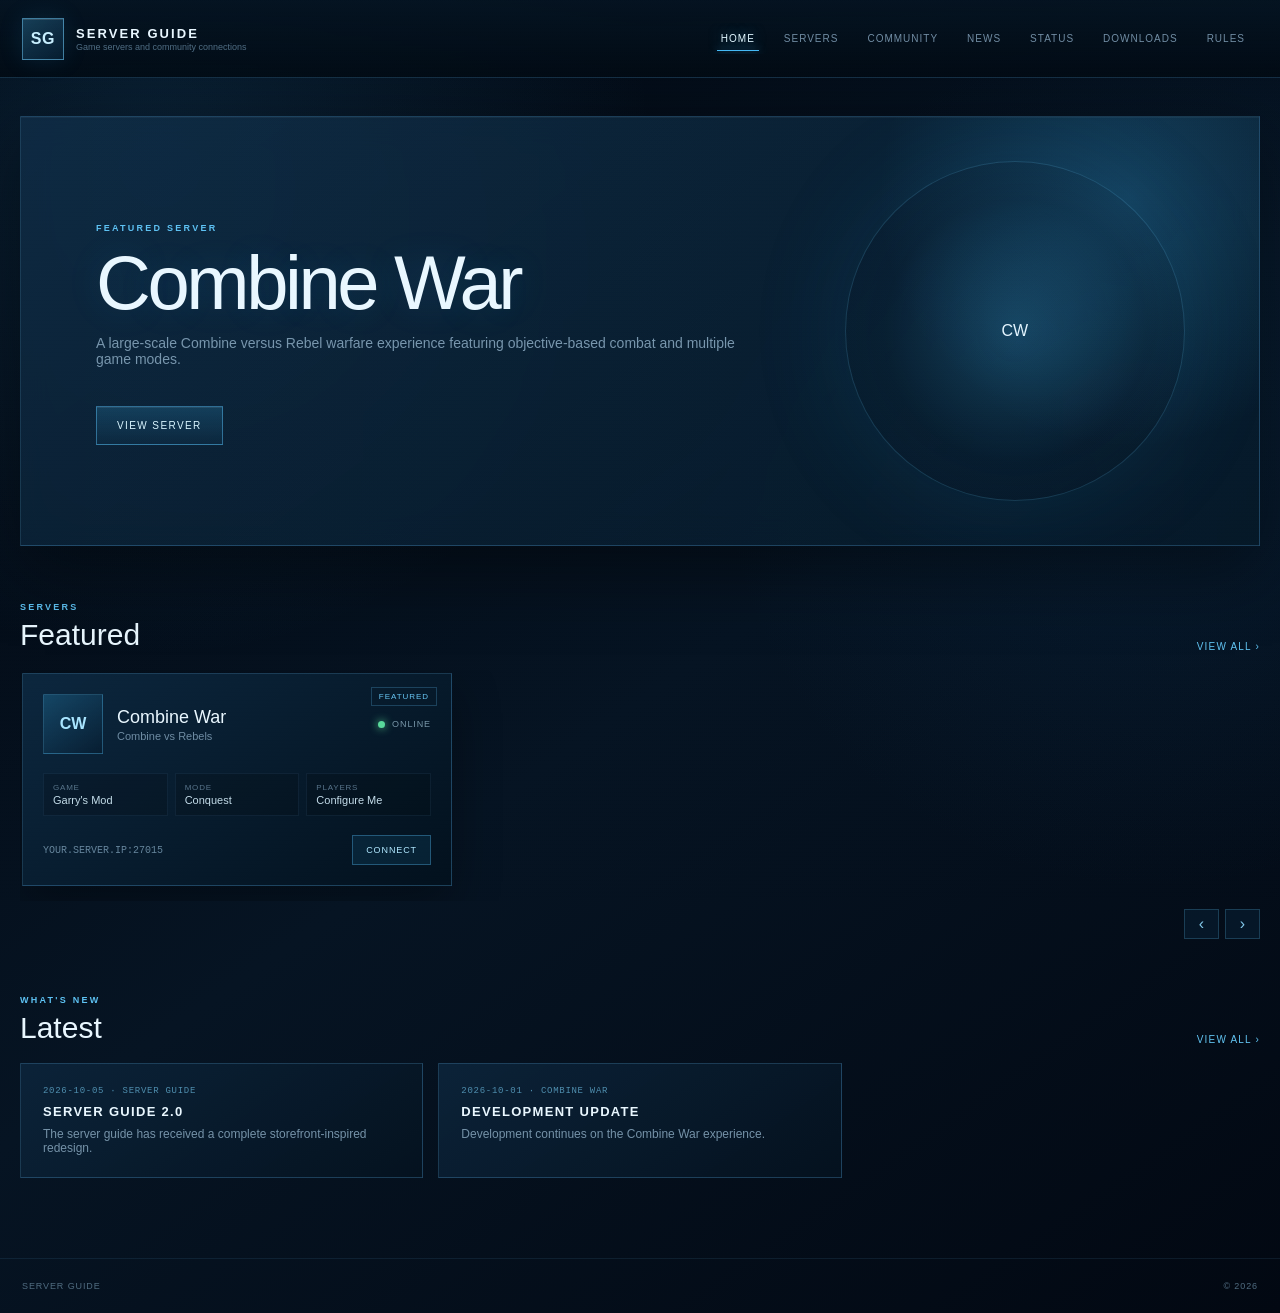
==== commit 1faecc45: "Redesign server guide as PS3-inspired storefront" ====
--- a/index.html
+++ b/index.html
@@ -1,57 +1,208 @@
 <!DOCTYPE html>
 <html lang="en">
+
 <head>
+
 <meta charset="UTF-8">
-<meta name="viewport" content="width=device-width,initial-scale=1">
+
+<meta
+  name="viewport"
+  content="width=device-width, initial-scale=1.0"
+>
+
 <title>SERVER GUIDE</title>
-<link rel="stylesheet" href="css/style.css">
+
+<link
+  rel="stylesheet"
+  href="css/style.css"
+>
+
 </head>
+
+
 <body data-page="home">
 
+
 <header class="topbar">
-<a class="brand" href="index.html">
-<span class="brand-mark" data-site-mark>SG</span>
+
+<a
+  class="brand"
+  href="index.html"
+>
+
+<span
+  class="brand-mark"
+  data-site-mark
+>
+SG
+</span>
+
 <span>
-<strong data-site-name>SERVER GUIDE</strong>
+
+<strong data-site-name>
+SERVER GUIDE
+</strong>
+
 <small data-site-tagline></small>
-</span>
-</a>
+
+</span>
+
+</a>
+
+
 <nav data-nav></nav>
+
 </header>
 
+
 <main class="shell">
 
+
 <section class="hero panel">
+
+
 <div class="hero-copy">
-<span class="eyebrow" data-hero-label>WELCOME</span>
-<h1 data-hero-title>Choose a server</h1>
-<p data-hero-description></p>
-<a class="button" href="servers.html">VIEW SERVERS <span>›</span></a>
-</div>
-
-<div class="hero-orb">
-<span data-site-mark>SG</span>
-</div>
-</section>
-
-<section class="section-head">
+
+<span
+  class="eyebrow"
+  data-hero-label
+>
+FEATURED SERVER
+</span>
+
+
+<h1 data-hero-title>
+Combine War
+</h1>
+
+
+<p data-hero-description>
+Enter the battlefield.
+</p>
+
+
+<a
+  class="store-button"
+  data-hero-button
+  href="servers.html"
+>
+VIEW SERVER
+<span>›</span>
+</a>
+
+</div>
+
+
+<div
+  class="hero-art"
+  data-hero-art
+>
+CW
+</div>
+
+
+</section>
+
+
+
+<section class="section-heading">
+
 <div>
-<span class="eyebrow">FEATURED</span>
-<h2>Servers</h2>
-</div>
-<a class="text-link" href="servers.html">View all ›</a>
-</section>
-
-<section class="server-grid" data-featured-servers></section>
-
-<section class="info-grid" data-home-info></section>
+
+<span class="eyebrow">
+SERVERS
+</span>
+
+<h2>
+Featured
+</h2>
+
+</div>
+
+
+<a
+  class="section-link"
+  href="servers.html"
+>
+VIEW ALL ›
+</a>
+
+</section>
+
+
+<section
+  class="carousel-wrap"
+>
+
+<div
+  class="server-carousel"
+  data-server-carousel
+></div>
+
+
+<div class="carousel-controls">
+
+<button
+  class="carousel-control"
+  data-carousel-left
+>
+‹
+</button>
+
+<button
+  class="carousel-control"
+  data-carousel-right
+>
+›
+</button>
+
+</div>
+
+</section>
+
+
+
+<section class="section-heading">
+
+<div>
+
+<span class="eyebrow">
+WHAT'S NEW
+</span>
+
+<h2>
+Latest
+</h2>
+
+</div>
+
+
+<a
+  class="section-link"
+  href="news.html"
+>
+VIEW ALL ›
+</a>
+
+</section>
+
+
+<section
+  class="card-grid"
+  data-home-news
+></section>
+
 
 </main>
 
+
 <footer data-footer></footer>
+
 
 <script src="js/config.js"></script>
 <script src="js/main.js"></script>
+<script src="js/carousel.js"></script>
 
 </body>
+
 </html>
--- a/css/style.css
+++ b/css/style.css
@@ -1,480 +1,1984 @@
 :root {
-  --bg: #020813;
-  --panel: rgba(9, 25, 43, .78);
-  --line: rgba(112, 190, 255, .22);
-  --text: #eaf6ff;
-  --muted: #87a7bf;
-  --blue: #35a9ff;
-  --green: #56d89b;
-  --red: #ff6474;
-}
+
+  --bg:
+    #020811;
+
+  --bg2:
+    #061727;
+
+  --panel:
+    rgba(8, 27, 46, .78);
+
+  --panel-light:
+    rgba(17, 51, 78, .72);
+
+  --line:
+    rgba(107, 194, 255, .22);
+
+  --line-bright:
+    rgba(108, 204, 255, .48);
+
+  --text:
+    #e9f7ff;
+
+  --muted:
+    #7896ad;
+
+  --muted2:
+    #506e84;
+
+  --blue:
+    #45b9f5;
+
+  --blue-light:
+    #a8e5ff;
+
+  --green:
+    #59d99b;
+
+  --red:
+    #ff6474;
+
+  --shadow:
+    0 24px 70px rgba(0,0,0,.42);
+
+}
+
 
 * {
   box-sizing: border-box;
 }
 
+
 html {
+  min-height: 100%;
   background: var(--bg);
 }
 
+
 body {
+
   margin: 0;
+
   min-height: 100vh;
+
   color: var(--text);
-  font: 14px/1.6 "Segoe UI", Arial, sans-serif;
-  background:
-    radial-gradient(circle at 15% 10%, rgba(38,126,196,.16), transparent 32%),
-    radial-gradient(circle at 85% 35%, rgba(24,76,130,.13), transparent 30%),
-    linear-gradient(145deg, #020710, #061423 55%, #020812);
-}
+
+  font-family:
+    "Segoe UI",
+    Arial,
+    sans-serif;
+
+  background:
+
+    radial-gradient(
+      circle at 12% 12%,
+      rgba(41,139,202,.18),
+      transparent 31%
+    ),
+
+    radial-gradient(
+      circle at 90% 35%,
+      rgba(19,77,126,.17),
+      transparent 30%
+    ),
+
+    linear-gradient(
+      145deg,
+      #020710 0%,
+      #061423 52%,
+      #020812 100%
+    );
+
+  overflow-x: hidden;
+
+}
+
+
+body::before {
+
+  content: "";
+
+  position: fixed;
+
+  inset: 0;
+
+  pointer-events: none;
+
+  opacity: .035;
+
+  background:
+    repeating-linear-gradient(
+      0deg,
+      transparent 0px,
+      transparent 3px,
+      rgba(255,255,255,.12) 4px
+    );
+
+  z-index: 100;
+
+}
+
 
 a {
   color: inherit;
   text-decoration: none;
 }
 
+
+button,
+input,
+select {
+  font: inherit;
+}
+
+
+/* ==========================================================
+   TOP NAVIGATION
+========================================================== */
+
+
 .topbar {
+
   position: sticky;
+
   top: 0;
-  z-index: 10;
+
+  z-index: 50;
+
   min-height: 78px;
-  padding: 14px max(22px, calc((100vw - 1180px)/2));
+
+  padding:
+    12px
+    max(22px, calc((100vw - 1240px) / 2));
+
   display: flex;
+
   align-items: center;
+
   justify-content: space-between;
+
   gap: 20px;
-  background: rgba(2,10,19,.84);
-  border-bottom: 1px solid rgba(111,190,255,.14);
-  backdrop-filter: blur(18px);
-}
+
+  background:
+    linear-gradient(
+      180deg,
+      rgba(5,20,34,.94),
+      rgba(2,11,20,.88)
+    );
+
+  border-bottom:
+    1px solid
+    rgba(105,193,245,.16);
+
+  backdrop-filter:
+    blur(18px);
+
+}
+
 
 .brand {
+
   display: flex;
+
+  align-items: center;
+
   gap: 12px;
+
+  flex-shrink: 0;
+
+}
+
+
+.brand-mark {
+
+  width: 42px;
+
+  height: 42px;
+
+  display: grid;
+
+  place-items: center;
+
+  border:
+    1px solid
+    rgba(117,209,255,.5);
+
+  background:
+    linear-gradient(
+      145deg,
+      rgba(70,178,235,.28),
+      rgba(6,31,51,.92)
+    );
+
+  box-shadow:
+    inset 0 1px rgba(255,255,255,.12),
+    0 0 24px rgba(45,164,235,.13);
+
+  color:
+    #c8efff;
+
+  font-weight:
+    800;
+
+  letter-spacing:
+    .05em;
+
+}
+
+
+.brand strong {
+
+  display: block;
+
+  font-size: 13px;
+
+  letter-spacing: .16em;
+
+}
+
+
+.brand small {
+
+  display: block;
+
+  color: var(--muted2);
+
+  font-size: 9px;
+
+  margin-top: 1px;
+
+}
+
+
+nav {
+
+  display: flex;
+
   align-items: center;
-}
-
-.brand-mark {
-  width: 40px;
-  height: 40px;
-  display: grid;
-  place-items: center;
-  border: 1px solid rgba(116,207,255,.55);
-  border-radius: 7px;
-  background: linear-gradient(145deg, rgba(63,170,235,.3), rgba(9,35,58,.8));
-  color: #bfeaff;
-  font-weight: 800;
-}
-
-.brand strong {
-  display: block;
-  font-size: 13px;
-  letter-spacing: .14em;
-}
-
-.brand small {
-  display: block;
-  color: #69869d;
-  font-size: 10px;
-}
-
-nav {
-  display: flex;
-  gap: 4px;
-  flex-wrap: wrap;
-}
+
+  gap: 3px;
+
+  overflow-x: auto;
+
+}
+
 
 nav a {
-  padding: 9px 12px;
-  color: #7896ad;
-  font-size: 11px;
-  letter-spacing: .08em;
-  text-transform: uppercase;
-  border: 1px solid transparent;
-}
+
+  position: relative;
+
+  padding:
+    10px
+    13px;
+
+  color:
+    #718da4;
+
+  font-size:
+    10px;
+
+  letter-spacing:
+    .1em;
+
+  text-transform:
+    uppercase;
+
+  white-space:
+    nowrap;
+
+  transition:
+    .18s ease;
+
+}
+
+
+nav a::after {
+
+  content: "";
+
+  position: absolute;
+
+  left: 15%;
+
+  right: 15%;
+
+  bottom: 3px;
+
+  height: 1px;
+
+  background:
+    var(--blue);
+
+  box-shadow:
+    0 0 10px var(--blue);
+
+  transform:
+    scaleX(0);
+
+  transition:
+    .18s ease;
+
+}
+
 
 nav a:hover,
 nav a.active {
-  color: #dff5ff;
-  border-color: rgba(74,177,240,.18);
-  background: rgba(42,137,196,.1);
-}
+
+  color:
+    #e1f7ff;
+
+  text-shadow:
+    0 0 14px rgba(75,192,250,.5);
+
+}
+
+
+nav a.active::after {
+
+  transform:
+    scaleX(1);
+
+}
+
+
+/* ==========================================================
+   LAYOUT
+========================================================== */
+
 
 .shell {
-  width: min(1180px, calc(100% - 36px));
-  margin: auto;
-  padding: 42px 0 70px;
-}
-
-.panel,
-.server-card,
+
+  width:
+    min(1240px, calc(100% - 36px));
+
+  margin:
+    0 auto;
+
+  padding:
+    38px 0 80px;
+
+}
+
+
+.panel {
+
+  border:
+    1px solid var(--line);
+
+  background:
+    linear-gradient(
+      145deg,
+      rgba(16,46,72,.82),
+      rgba(3,17,30,.86)
+    );
+
+  box-shadow:
+    var(--shadow),
+    inset 0 1px rgba(255,255,255,.045);
+
+  backdrop-filter:
+    blur(15px);
+
+}
+
+
+/* ==========================================================
+   HERO / STORE FEATURE
+========================================================== */
+
+
+.hero {
+
+  min-height:
+    430px;
+
+  position:
+    relative;
+
+  display:
+    flex;
+
+  align-items:
+    center;
+
+  overflow:
+    hidden;
+
+  padding:
+    60px 75px;
+
+}
+
+
+.hero::before {
+
+  content: "";
+
+  position: absolute;
+
+  width: 520px;
+
+  height: 520px;
+
+  right: -130px;
+
+  top: -180px;
+
+  border-radius: 50%;
+
+  background:
+    radial-gradient(
+      circle,
+      rgba(56,174,238,.22),
+      transparent 68%
+    );
+
+}
+
+
+.hero::after {
+
+  content: "";
+
+  position: absolute;
+
+  inset: 0;
+
+  pointer-events: none;
+
+  background:
+    linear-gradient(
+      90deg,
+      transparent,
+      rgba(73,183,239,.045)
+    );
+
+}
+
+
+.hero-copy {
+
+  position:
+    relative;
+
+  z-index:
+    2;
+
+  max-width:
+    690px;
+
+}
+
+
+.eyebrow {
+
+  color:
+    #5ec2f3;
+
+  font-size:
+    9px;
+
+  font-weight:
+    700;
+
+  letter-spacing:
+    .25em;
+
+}
+
+
+.hero h1,
+.page-heading h1 {
+
+  margin:
+    12px 0 16px;
+
+  font-size:
+    clamp(42px, 6vw, 76px);
+
+  line-height:
+    .95;
+
+  font-weight:
+    300;
+
+  letter-spacing:
+    -.045em;
+
+  text-shadow:
+    0 0 35px rgba(50,171,235,.16);
+
+}
+
+
+.hero p,
+.page-heading p {
+
+  max-width:
+    650px;
+
+  color:
+    var(--muted);
+
+  font-size:
+    14px;
+
+}
+
+
+.hero-art {
+
+  position:
+    absolute;
+
+  right:
+    6%;
+
+  width:
+    340px;
+
+  height:
+    340px;
+
+  display:
+    grid;
+
+  place-items:
+    center;
+
+  border-radius:
+    50%;
+
+  background:
+    radial-gradient(
+      circle,
+      rgba(64,183,241,.22),
+      rgba(7,35,57,.08) 55%,
+      transparent 72%
+    );
+
+  border:
+    1px solid rgba(103,202,251,.18);
+
+  box-shadow:
+    0 0 100px rgba(30,144,210,.13);
+
+}
+
+
+.hero-art span {
+
+  font-size:
+    76px;
+
+  color:
+    #c5efff;
+
+  text-shadow:
+    0 0 45px rgba(60,191,247,.6);
+
+}
+
+
+.store-button {
+
+  display:
+    inline-flex;
+
+  align-items:
+    center;
+
+  gap:
+    24px;
+
+  margin-top:
+    25px;
+
+  padding:
+    13px 20px;
+
+  border:
+    1px solid
+    rgba(94,200,255,.44);
+
+  background:
+    linear-gradient(
+      180deg,
+      rgba(58,174,233,.2),
+      rgba(16,69,104,.15)
+    );
+
+  color:
+    #d9f6ff;
+
+  font-size:
+    10px;
+
+  letter-spacing:
+    .14em;
+
+  text-transform:
+    uppercase;
+
+  box-shadow:
+    inset 0 1px rgba(255,255,255,.08);
+
+  transition:
+    .18s ease;
+
+}
+
+
+.store-button:hover {
+
+  background:
+    rgba(52,161,219,.28);
+
+  border-color:
+    var(--line-bright);
+
+  box-shadow:
+    0 0 28px rgba(41,165,226,.16);
+
+}
+
+
+/* ==========================================================
+   SECTIONS
+========================================================== */
+
+
+.section-heading {
+
+  display:
+    flex;
+
+  align-items:
+    end;
+
+  justify-content:
+    space-between;
+
+  margin:
+    50px 0 18px;
+
+}
+
+
+.section-heading h2 {
+
+  margin:
+    4px 0 0;
+
+  font-size:
+    30px;
+
+  font-weight:
+    300;
+
+}
+
+
+.section-link {
+
+  color:
+    #62c4f2;
+
+  font-size:
+    10px;
+
+  text-transform:
+    uppercase;
+
+  letter-spacing:
+    .12em;
+
+}
+
+
+/* ==========================================================
+   SERVER CAROUSEL
+========================================================== */
+
+
+.carousel-wrap {
+
+  position:
+    relative;
+
+}
+
+
+.server-carousel {
+
+  display:
+    flex;
+
+  gap:
+    16px;
+
+  overflow-x:
+    auto;
+
+  scroll-behavior:
+    smooth;
+
+  scroll-snap-type:
+    x mandatory;
+
+  padding:
+    3px 2px 15px;
+
+  scrollbar-width:
+    none;
+
+}
+
+
+.server-carousel::-webkit-scrollbar {
+  display: none;
+}
+
+
+.server-card {
+
+  min-width:
+    min(430px, 82vw);
+
+  scroll-snap-align:
+    start;
+
+  padding:
+    20px;
+
+  position:
+    relative;
+
+  overflow:
+    hidden;
+
+  border:
+    1px solid var(--line);
+
+  background:
+    linear-gradient(
+      145deg,
+      rgba(14,43,68,.86),
+      rgba(3,17,29,.88)
+    );
+
+  box-shadow:
+    0 18px 45px rgba(0,0,0,.32);
+
+  transition:
+    .18s ease;
+
+}
+
+
+.server-card:hover {
+
+  transform:
+    translateY(-3px);
+
+  border-color:
+    var(--line-bright);
+
+}
+
+
+.server-card.featured::before {
+
+  content:
+    "FEATURED";
+
+  position:
+    absolute;
+
+  right:
+    14px;
+
+  top:
+    13px;
+
+  padding:
+    4px 7px;
+
+  border:
+    1px solid rgba(95,195,249,.24);
+
+  color:
+    #68c6f4;
+
+  font-size:
+    8px;
+
+  letter-spacing:
+    .12em;
+
+}
+
+
+.server-top {
+
+  display:
+    flex;
+
+  align-items:
+    center;
+
+  gap:
+    14px;
+
+}
+
+
+.server-icon {
+
+  width:
+    60px;
+
+  height:
+    60px;
+
+  display:
+    grid;
+
+  place-items:
+    center;
+
+  flex:
+    0 0 auto;
+
+  border:
+    1px solid rgba(99,199,250,.26);
+
+  background:
+    linear-gradient(
+      145deg,
+      rgba(30,104,145,.5),
+      rgba(7,29,48,.8)
+    );
+
+  color:
+    #a9e5ff;
+
+  font-weight:
+    800;
+
+  font-size:
+    16px;
+
+}
+
+
+.server-icon img {
+
+  width:
+    100%;
+
+  height:
+    100%;
+
+  object-fit:
+    cover;
+
+}
+
+
+.server-name {
+
+  font-size:
+    18px;
+
+}
+
+
+.server-desc {
+
+  margin-top:
+    2px;
+
+  color:
+    #6f8da4;
+
+  font-size:
+    11px;
+
+}
+
+
+.server-status {
+
+  margin-left:
+    auto;
+
+  display:
+    flex;
+
+  align-items:
+    center;
+
+  gap:
+    7px;
+
+  color:
+    #7897a9;
+
+  font-size:
+    9px;
+
+  letter-spacing:
+    .1em;
+
+  text-transform:
+    uppercase;
+
+}
+
+
+.status-dot {
+
+  width:
+    7px;
+
+  height:
+    7px;
+
+  border-radius:
+    50%;
+
+  background:
+    #687c8b;
+
+}
+
+
+.online .status-dot {
+
+  background:
+    var(--green);
+
+  box-shadow:
+    0 0 9px var(--green);
+
+}
+
+
+.offline .status-dot {
+
+  background:
+    var(--red);
+
+  box-shadow:
+    0 0 8px var(--red);
+
+}
+
+
+.server-meta {
+
+  display:
+    grid;
+
+  grid-template-columns:
+    repeat(3,1fr);
+
+  gap:
+    7px;
+
+  margin:
+    19px 0;
+
+}
+
+
+.meta {
+
+  padding:
+    9px;
+
+  border:
+    1px solid rgba(111,190,255,.08);
+
+  background:
+    rgba(0,0,0,.16);
+
+}
+
+
+.meta small {
+
+  display:
+    block;
+
+  color:
+    #58758b;
+
+  font-size:
+    8px;
+
+  text-transform:
+    uppercase;
+
+  letter-spacing:
+    .1em;
+
+}
+
+
+.meta span {
+
+  display:
+    block;
+
+  margin-top:
+    2px;
+
+  color:
+    #c3dce9;
+
+  font-size:
+    11px;
+
+}
+
+
+.server-address {
+
+  color:
+    #66869d;
+
+  font:
+    10px
+    monospace;
+
+  overflow:
+    hidden;
+
+  text-overflow:
+    ellipsis;
+
+}
+
+
+.server-actions {
+
+  display:
+    flex;
+
+  align-items:
+    center;
+
+  justify-content:
+    space-between;
+
+  gap:
+    10px;
+
+}
+
+
+.connect-button {
+
+  padding:
+    9px 13px;
+
+  border:
+    1px solid rgba(88,193,249,.34);
+
+  background:
+    rgba(35,135,191,.13);
+
+  color:
+    #b1e9ff;
+
+  font-size:
+    9px;
+
+  letter-spacing:
+    .1em;
+
+  text-transform:
+    uppercase;
+
+}
+
+
+.connect-button:hover {
+
+  background:
+    rgba(42,157,218,.27);
+
+}
+
+
+/* ==========================================================
+   CAROUSEL CONTROLS
+========================================================== */
+
+
+.carousel-controls {
+
+  display:
+    flex;
+
+  justify-content:
+    flex-end;
+
+  gap:
+    6px;
+
+  margin-top:
+    8px;
+
+}
+
+
+.carousel-control {
+
+  width:
+    35px;
+
+  height:
+    30px;
+
+  border:
+    1px solid rgba(99,195,245,.22);
+
+  background:
+    rgba(8,29,47,.7);
+
+  color:
+    #83c9eb;
+
+  cursor:
+    pointer;
+
+}
+
+
+.carousel-control:hover {
+
+  background:
+    rgba(40,139,190,.25);
+
+}
+
+
+/* ==========================================================
+   NEWS / CARDS
+========================================================== */
+
+
+.card-grid {
+
+  display:
+    grid;
+
+  grid-template-columns:
+    repeat(3,1fr);
+
+  gap:
+    15px;
+
+}
+
+
 .info-card,
 .content-card,
-.status-card,
-.rule {
-  border: 1px solid var(--line);
-  background: linear-gradient(145deg, rgba(15,40,65,.82), rgba(4,17,30,.84));
-  box-shadow: 0 20px 55px rgba(0,0,0,.4);
-  backdrop-filter: blur(12px);
-}
-
-.hero {
-  min-height: 370px;
-  display: flex;
-  align-items: center;
-  justify-content: space-between;
-  padding: 55px 70px;
-}
-
-.hero-copy {
-  max-width: 680px;
-}
-
-.eyebrow {
-  color: #55b9ef;
-  font-size: 10px;
-  letter-spacing: .22em;
-  font-weight: 700;
-}
-
-.hero h1,
-.page-heading h1 {
-  font-size: clamp(40px, 6vw, 70px);
-  line-height: 1;
-  margin: 13px 0 18px;
-  font-weight: 300;
-}
-
-.hero p,
-.page-heading p {
-  color: var(--muted);
-  max-width: 650px;
-  font-size: 15px;
-}
-
-.hero-orb {
-  width: 230px;
-  height: 230px;
-  border-radius: 50%;
-  display: grid;
-  place-items: center;
-  background: radial-gradient(circle, rgba(70,181,239,.2), transparent 70%);
-  border: 1px solid rgba(100,202,255,.18);
-}
-
-.hero-orb span {
-  font-size: 48px;
-  color: #bcecff;
-}
-
-.button {
-  display: inline-flex;
-  gap: 18px;
-  align-items: center;
-  margin-top: 24px;
-  padding: 12px 20px;
-  border: 1px solid rgba(91,194,249,.45);
-  background: rgba(53,169,255,.15);
-  color: #dff7ff;
-  font-size: 11px;
-  letter-spacing: .14em;
-}
-
-.button:hover {
-  background: rgba(50,157,220,.3);
-}
-
-.section-head {
-  display: flex;
-  justify-content: space-between;
-  align-items: end;
-  margin: 48px 0 18px;
-}
-
-.section-head h2 {
-  margin: 3px 0 0;
-  font-weight: 300;
-  font-size: 30px;
-}
-
-.text-link {
-  color: #65c4f4;
-  font-size: 11px;
-  text-transform: uppercase;
-}
-
-.server-grid {
-  display: grid;
-  grid-template-columns: repeat(2, 1fr);
-  gap: 16px;
-}
-
-.server-card {
-  padding: 20px;
-}
-
-.server-card:hover {
-  border-color: rgba(93,196,249,.45);
-}
-
-.server-top {
-  display: flex;
-  gap: 15px;
-  align-items: center;
-}
-
-.server-icon {
-  width: 56px;
-  height: 56px;
-  display: grid;
-  place-items: center;
-  flex: none;
-  border: 1px solid rgba(93,196,249,.22);
-  background: rgba(14,49,76,.65);
-  color: #9fe0ff;
-  font-weight: 800;
-}
-
-.server-icon img {
-  width: 100%;
-  height: 100%;
-  object-fit: cover;
-}
-
-.server-name {
-  font-size: 18px;
-}
-
-.server-desc {
-  color: #718fa7;
-  font-size: 12px;
-}
-
-.status {
-  margin-left: auto;
-  display: flex;
-  align-items: center;
-  gap: 7px;
-  color: #7895a8;
-  font-size: 10px;
-  text-transform: uppercase;
-}
-
-.dot {
-  width: 7px;
-  height: 7px;
-  border-radius: 50%;
-  background: #657988;
-}
-
-.online .dot {
-  background: var(--green);
-  box-shadow: 0 0 8px var(--green);
-}
-
-.offline .dot {
-  background: var(--red);
-}
-
-.server-meta {
-  display: grid;
-  grid-template-columns: repeat(3, 1fr);
-  gap: 8px;
-  margin: 18px 0;
-}
-
-.meta {
-  padding: 9px;
-  background: rgba(0,0,0,.15);
-  border: 1px solid rgba(112,190,255,.09);
-}
-
-.meta small {
-  display: block;
-  color: #5f7b91;
-  text-transform: uppercase;
-  font-size: 8px;
-}
-
-.meta span {
-  color: #c5dce9;
-  font-size: 11px;
-}
-
-.server-actions {
-  display: flex;
-  justify-content: space-between;
-  align-items: center;
-  gap: 12px;
-}
-
-.address {
-  color: #6f92aa;
-  font: 11px monospace;
-  overflow: hidden;
-  text-overflow: ellipsis;
-}
-
-.connect {
-  padding: 8px 13px;
-  border: 1px solid rgba(89,193,248,.3);
-  background: rgba(37,137,192,.12);
-  color: #a9e4ff;
-  font-size: 10px;
-  letter-spacing: .1em;
-  white-space: nowrap;
-}
-
-.connect:hover {
-  background: rgba(44,159,218,.25);
-}
-
-.connect.disabled {
-  opacity: .45;
-}
-
-.info-grid,
-.content-grid {
-  display: grid;
-  grid-template-columns: repeat(3, 1fr);
-  gap: 16px;
-  margin-top: 18px;
-}
-
-.info-card,
-.content-card {
-  padding: 24px;
-}
+.news-card {
+
+  padding:
+    22px;
+
+  border:
+    1px solid var(--line);
+
+  background:
+    linear-gradient(
+      145deg,
+      rgba(13,39,63,.78),
+      rgba(4,18,31,.85)
+    );
+
+}
+
 
 .info-card h3,
-.content-card h3 {
-  font-size: 13px;
-  text-transform: uppercase;
-  letter-spacing: .12em;
-}
+.content-card h3,
+.news-card h3 {
+
+  margin:
+    8px 0;
+
+  font-size:
+    13px;
+
+  letter-spacing:
+    .1em;
+
+  text-transform:
+    uppercase;
+
+}
+
 
 .info-card p,
 .content-card p,
+.news-card p {
+
+  margin:
+    0;
+
+  color:
+    #7592a8;
+
+  font-size:
+    12px;
+
+}
+
+
+.news-date {
+
+  color:
+    #4f8eae;
+
+  font:
+    9px
+    monospace;
+
+  letter-spacing:
+    .08em;
+
+}
+
+
+/* ==========================================================
+   PAGE HEADERS
+========================================================== */
+
+
+.page-heading {
+
+  padding:
+    28px 0 22px;
+
+}
+
+
+.page-heading h1 {
+
+  font-size:
+    54px;
+
+}
+
+
+/* ==========================================================
+   SEARCH / FILTER
+========================================================== */
+
+
+.filters {
+
+  display:
+    flex;
+
+  gap:
+    8px;
+
+  flex-wrap:
+    wrap;
+
+  margin:
+    5px 0 22px;
+
+}
+
+
+.search {
+
+  flex:
+    1 1 250px;
+
+  padding:
+    11px 13px;
+
+  color:
+    var(--text);
+
+  border:
+    1px solid rgba(103,190,242,.2);
+
+  outline:
+    none;
+
+  background:
+    rgba(2,15,27,.65);
+
+}
+
+
+.search:focus {
+
+  border-color:
+    rgba(91,193,248,.55);
+
+}
+
+
+.filter-button {
+
+  padding:
+    10px 13px;
+
+  border:
+    1px solid rgba(103,190,242,.17);
+
+  background:
+    rgba(9,32,51,.65);
+
+  color:
+    #718ea4;
+
+  cursor:
+    pointer;
+
+  font-size:
+    9px;
+
+  text-transform:
+    uppercase;
+
+}
+
+
+.filter-button.active {
+
+  color:
+    #c9f0ff;
+
+  border-color:
+    rgba(91,194,248,.42);
+
+  background:
+    rgba(35,128,180,.18);
+
+}
+
+
+/* ==========================================================
+   SERVER DETAILS
+========================================================== */
+
+
+.server-detail {
+
+  padding:
+    38px;
+
+}
+
+
+.detail-header {
+
+  display:
+    flex;
+
+  align-items:
+    center;
+
+  gap:
+    22px;
+
+}
+
+
+.detail-icon {
+
+  width:
+    100px;
+
+  height:
+    100px;
+
+  display:
+    grid;
+
+  place-items:
+    center;
+
+  border:
+    1px solid rgba(100,201,251,.3);
+
+  background:
+    rgba(9,40,63,.75);
+
+  color:
+    #bcecff;
+
+  font-size:
+    25px;
+
+  font-weight:
+    800;
+
+}
+
+
+.detail-title {
+
+  font-size:
+    clamp(34px,5vw,58px);
+
+  font-weight:
+    300;
+
+  line-height:
+    1;
+
+}
+
+
+.detail-description {
+
+  margin-top:
+    6px;
+
+  color:
+    var(--muted);
+
+}
+
+
+.detail-grid {
+
+  display:
+    grid;
+
+  grid-template-columns:
+    repeat(4,1fr);
+
+  gap:
+    8px;
+
+  margin:
+    30px 0;
+
+}
+
+
+.detail-stat {
+
+  padding:
+    14px;
+
+  border:
+    1px solid rgba(106,188,241,.1);
+
+  background:
+    rgba(0,0,0,.16);
+
+}
+
+
+.detail-stat small {
+
+  display:
+    block;
+
+  color:
+    #55758a;
+
+  font-size:
+    8px;
+
+  text-transform:
+    uppercase;
+
+}
+
+
+.detail-stat strong {
+
+  display:
+    block;
+
+  margin-top:
+    3px;
+
+  color:
+    #c8e4ef;
+
+  font-size:
+    13px;
+
+  font-weight:
+    400;
+
+}
+
+
+.tag-list {
+
+  display:
+    flex;
+
+  gap:
+    6px;
+
+  flex-wrap:
+    wrap;
+
+  margin:
+    20px 0;
+
+}
+
+
+.tag {
+
+  padding:
+    5px 8px;
+
+  border:
+    1px solid rgba(95,190,240,.16);
+
+  color:
+    #7198af;
+
+  background:
+    rgba(18,59,85,.25);
+
+  font-size:
+    9px;
+
+}
+
+
+/* ==========================================================
+   STATUS
+========================================================== */
+
+
+.status-list {
+
+  display:
+    grid;
+
+  gap:
+    10px;
+
+}
+
+
+.status-card {
+
+  padding:
+    19px;
+
+  display:
+    grid;
+
+  grid-template-columns:
+    1fr auto;
+
+  align-items:
+    center;
+
+  gap:
+    15px;
+
+  border:
+    1px solid var(--line);
+
+  background:
+    linear-gradient(
+      145deg,
+      rgba(12,39,62,.78),
+      rgba(4,18,31,.84)
+    );
+
+}
+
+
+.status-title {
+
+  font-size:
+    17px;
+
+}
+
+
+.status-details {
+
+  display:
+    flex;
+
+  gap:
+    17px;
+
+  margin-top:
+    4px;
+
+  color:
+    #708fa5;
+
+  font-size:
+    10px;
+
+}
+
+
+.status-badge {
+
+  padding:
+    7px 10px;
+
+  border:
+    1px solid rgba(83,211,150,.23);
+
+  color:
+    #71dca7;
+
+  background:
+    rgba(49,174,119,.08);
+
+  font-size:
+    8px;
+
+  letter-spacing:
+    .1em;
+
+  text-transform:
+    uppercase;
+
+}
+
+
+.status-badge.offline {
+
+  color:
+    #ff8290;
+
+  border-color:
+    rgba(255,100,116,.25);
+
+  background:
+    rgba(181,55,75,.08);
+
+}
+
+
+/* ==========================================================
+   RULES
+========================================================== */
+
+
+.rules {
+
+  display:
+    grid;
+
+  gap:
+    10px;
+
+}
+
+
+.rule {
+
+  display:
+    grid;
+
+  grid-template-columns:
+    48px 1fr;
+
+  gap:
+    15px;
+
+  padding:
+    18px 20px;
+
+  border:
+    1px solid var(--line);
+
+  background:
+    rgba(7,28,46,.72);
+
+}
+
+
+.rule-number {
+
+  color:
+    #4eafd9;
+
+  font:
+    11px
+    monospace;
+
+}
+
+
+.rule h3 {
+
+  margin:
+    0 0 3px;
+
+  font-size:
+    13px;
+
+  text-transform:
+    uppercase;
+
+  letter-spacing:
+    .08em;
+
+}
+
+
 .rule p {
-  color: #7794aa;
-}
-
-.page-heading {
-  padding: 35px 0 18px;
-}
-
-.page-heading h1 {
-  font-size: 52px;
-}
-
-.rules-list,
-.status-list {
-  display: grid;
-  gap: 12px;
-}
-
-.rule {
-  padding: 18px 22px;
-  display: grid;
-  grid-template-columns: 45px 1fr;
-  gap: 15px;
-}
-
-.rule-num {
-  color: #48b5ed;
-}
-
-.rule h3 {
-  margin: 0 0 4px;
-  font-size: 14px;
-}
-
-.status-card {
-  padding: 20px;
-  display: grid;
-  grid-template-columns: 1fr auto;
-  gap: 15px;
-  align-items: center;
-}
-
-.status-title {
-  font-size: 18px;
-}
-
-.status-details {
-  display: flex;
-  gap: 18px;
-  color: #7695ab;
-  font-size: 11px;
-  margin-top: 4px;
-}
-
-.status-badge {
-  padding: 7px 11px;
-  border: 1px solid rgba(87,216,155,.25);
-  color: #72dda9;
-  background: rgba(55,180,125,.08);
-  font-size: 9px;
-  text-transform: uppercase;
-}
-
-.status-badge.offline {
-  border-color: rgba(255,100,116,.25);
-  color: #ff8290;
-}
+
+  margin:
+    0;
+
+  color:
+    #7592a8;
+
+  font-size:
+    12px;
+
+}
+
+
+/* ==========================================================
+   FOOTER
+========================================================== */
+
 
 footer {
-  border-top: 1px solid rgba(105,181,235,.1);
-  padding: 22px max(22px, calc((100vw - 1180px)/2));
-  display: flex;
-  justify-content: space-between;
-  color: #526d81;
-  font-size: 10px;
-  text-transform: uppercase;
-}
-
-@media(max-width:800px) {
+
+  padding:
+    22px
+    max(22px, calc((100vw - 1240px)/2));
+
+  display:
+    flex;
+
+  justify-content:
+    space-between;
+
+  border-top:
+    1px solid rgba(100,184,235,.1);
+
+  color:
+    #506c80;
+
+  font-size:
+    9px;
+
+  letter-spacing:
+    .1em;
+
+  text-transform:
+    uppercase;
+
+}
+
+
+/* ==========================================================
+   MOBILE
+========================================================== */
+
+
+@media(max-width:900px) {
 
   .topbar {
-    align-items: flex-start;
-    flex-direction: column;
+
+    align-items:
+      flex-start;
+
+    flex-direction:
+      column;
+
   }
 
+
+  nav {
+
+    width:
+      100%;
+
+  }
+
+
+  .hero {
+
+    min-height:
+      400px;
+
+    padding:
+      42px 30px;
+
+  }
+
+
+  .hero-art {
+
+    opacity:
+      .35;
+
+    right:
+      -90px;
+
+  }
+
+
+  .card-grid {
+
+    grid-template-columns:
+      1fr;
+
+  }
+
+
+  .detail-grid {
+
+    grid-template-columns:
+      repeat(2,1fr);
+
+  }
+
+}
+
+
+@media(max-width:600px) {
+
   .shell {
-    width: calc(100% - 24px);
+
+    width:
+      calc(100% - 24px);
+
+    padding-top:
+      24px;
+
   }
 
+
   .hero {
-    padding: 38px 28px;
+
+    min-height:
+      390px;
+
+    padding:
+      35px 24px;
+
   }
 
-  .hero-orb {
-    display: none;
+
+  .hero-art {
+
+    display:
+      none;
+
   }
 
-  .server-grid,
-  .info-grid,
-  .content-grid {
-    grid-template-columns: 1fr;
+
+  .hero h1 {
+
+    font-size:
+      48px;
+
   }
 
+
+  .server-meta {
+
+    grid-template-columns:
+      1fr 1fr;
+
+  }
+
+
+  .server-actions {
+
+    display:
+      block;
+
+  }
+
+
+  .connect-button {
+
+    display:
+      inline-block;
+
+    margin-top:
+      10px;
+
+  }
+
+
+  .detail-header {
+
+    align-items:
+      flex-start;
+
+  }
+
+
+  .detail-icon {
+
+    width:
+      70px;
+
+    height:
+      70px;
+
+  }
+
+
+  .detail-title {
+
+    font-size:
+      34px;
+
+  }
+
+
+  .detail-grid {
+
+    grid-template-columns:
+      1fr 1fr;
+
+  }
+
+
   .status-card {
-    grid-template-columns: 1fr;
+
+    grid-template-columns:
+      1fr;
+
   }
-}
-
-@media(max-width:560px) {
-
-  .server-meta {
-    grid-template-columns: 1fr 1fr;
+
+
+  .status-details {
+
+    flex-wrap:
+      wrap;
+
   }
 
-  .server-actions {
-    display: block;
+
+  footer {
+
+    padding:
+      20px 15px;
+
   }
 
-  .connect {
-    display: inline-block;
-    margin-top: 10px;
-  }
-}
+}
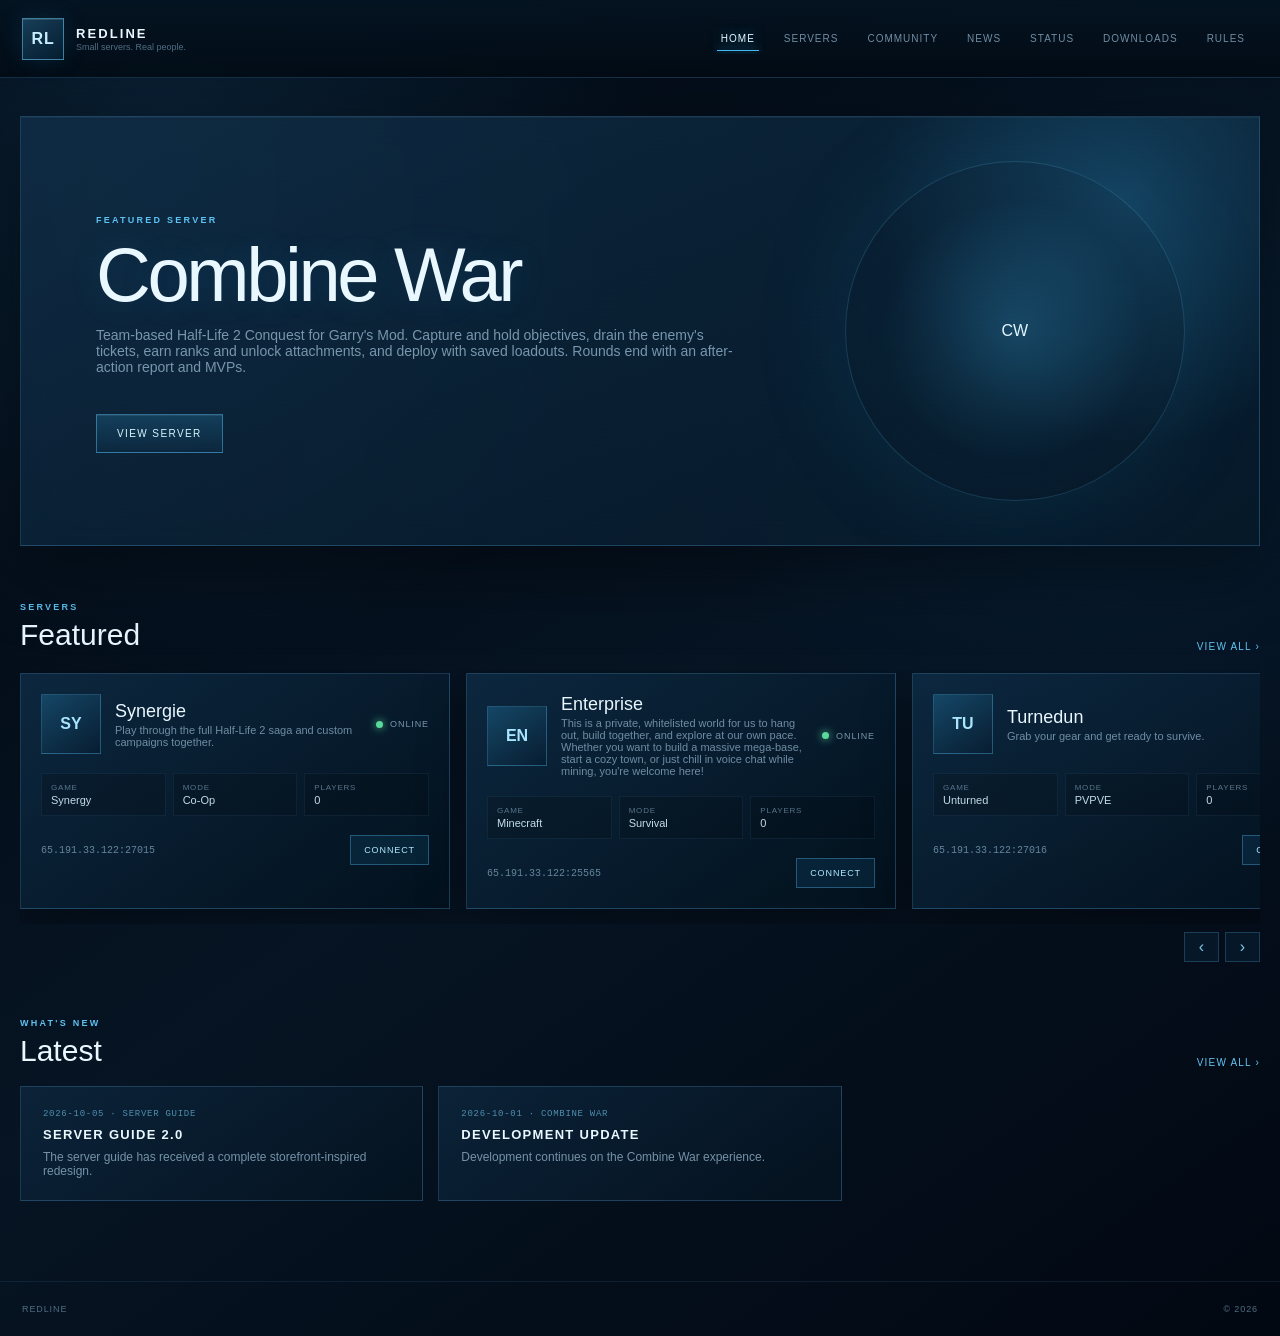
==== commit 17327e6d: "Rename site to Redline Tomas picked Redline as the community name. Updates the page titles, header w" ====
--- a/index.html
+++ b/index.html
@@ -10,7 +10,7 @@
   content="width=device-width, initial-scale=1.0"
 >
 
-<title>SERVER GUIDE</title>
+<title>REDLINE</title>
 
 <link
   rel="stylesheet"
@@ -34,13 +34,13 @@
   class="brand-mark"
   data-site-mark
 >
-SG
+RL
 </span>
 
 <span>
 
 <strong data-site-name>
-SERVER GUIDE
+REDLINE
 </strong>
 
 <small data-site-tagline></small>
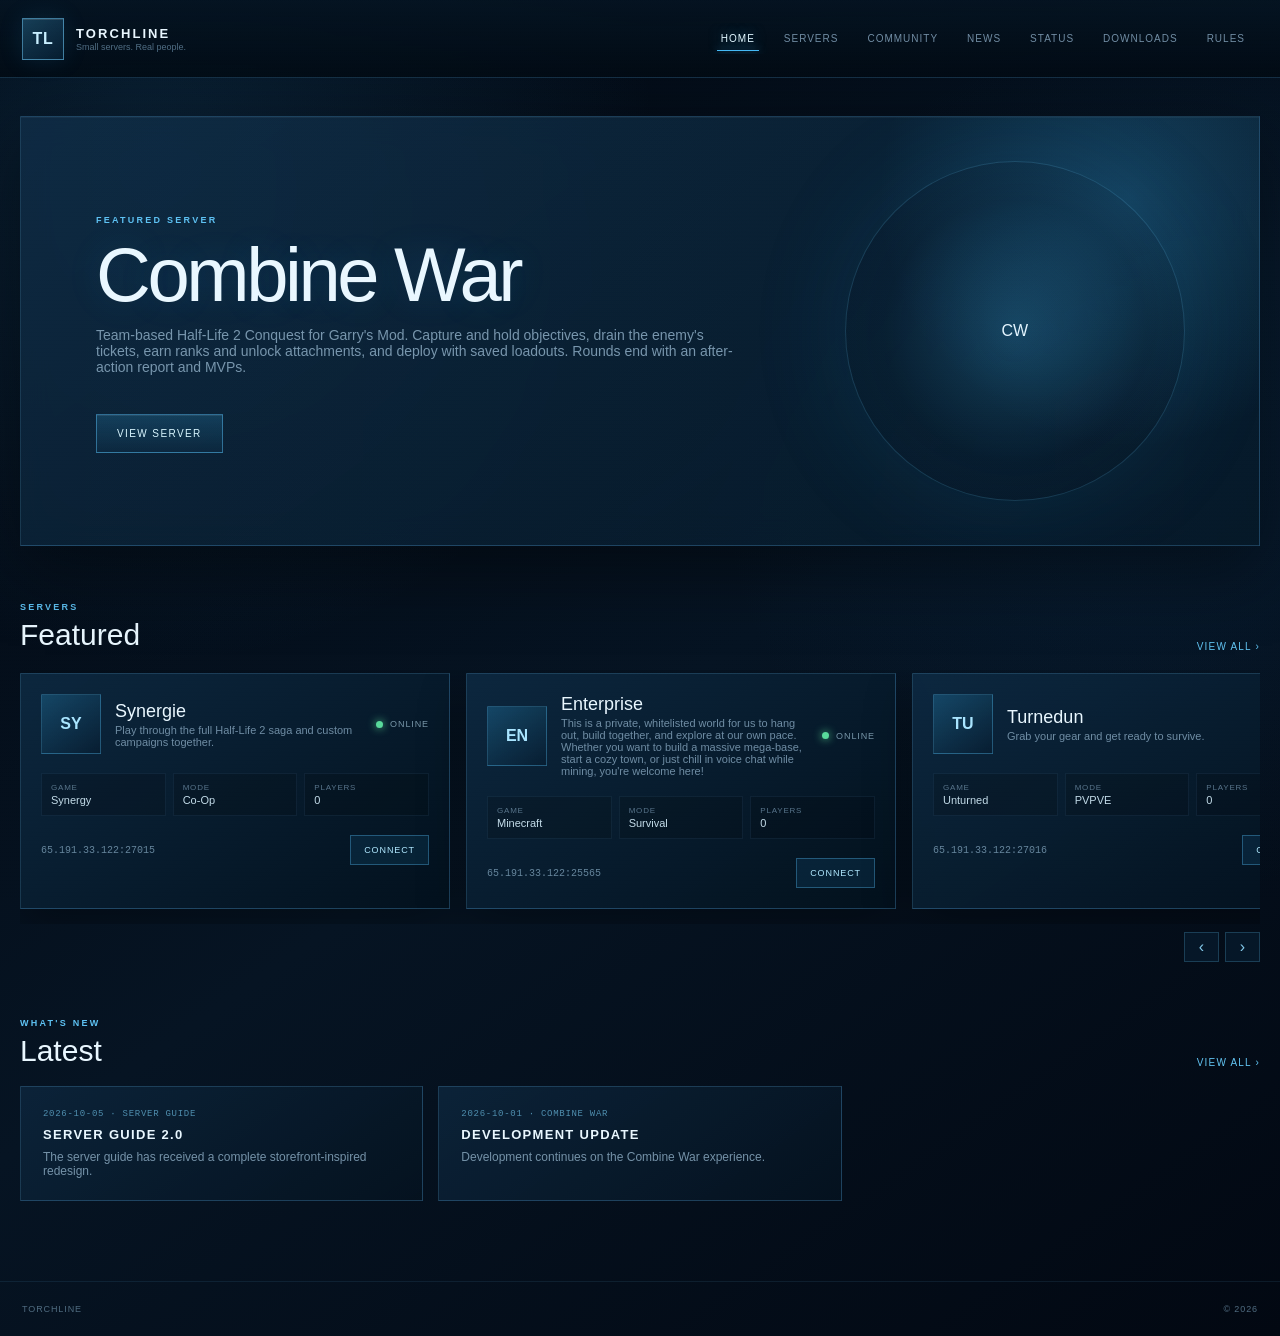
==== commit 16eaaf2c: "Rename site to Torchline [TL] Tomas picked Torchline as the community name, replacing Redline.  Co-A" ====
--- a/index.html
+++ b/index.html
@@ -10,7 +10,7 @@
   content="width=device-width, initial-scale=1.0"
 >
 
-<title>REDLINE</title>
+<title>TORCHLINE</title>
 
 <link
   rel="stylesheet"
@@ -34,13 +34,13 @@
   class="brand-mark"
   data-site-mark
 >
-RL
+TL
 </span>
 
 <span>
 
 <strong data-site-name>
-REDLINE
+TORCHLINE
 </strong>
 
 <small data-site-tagline></small>
